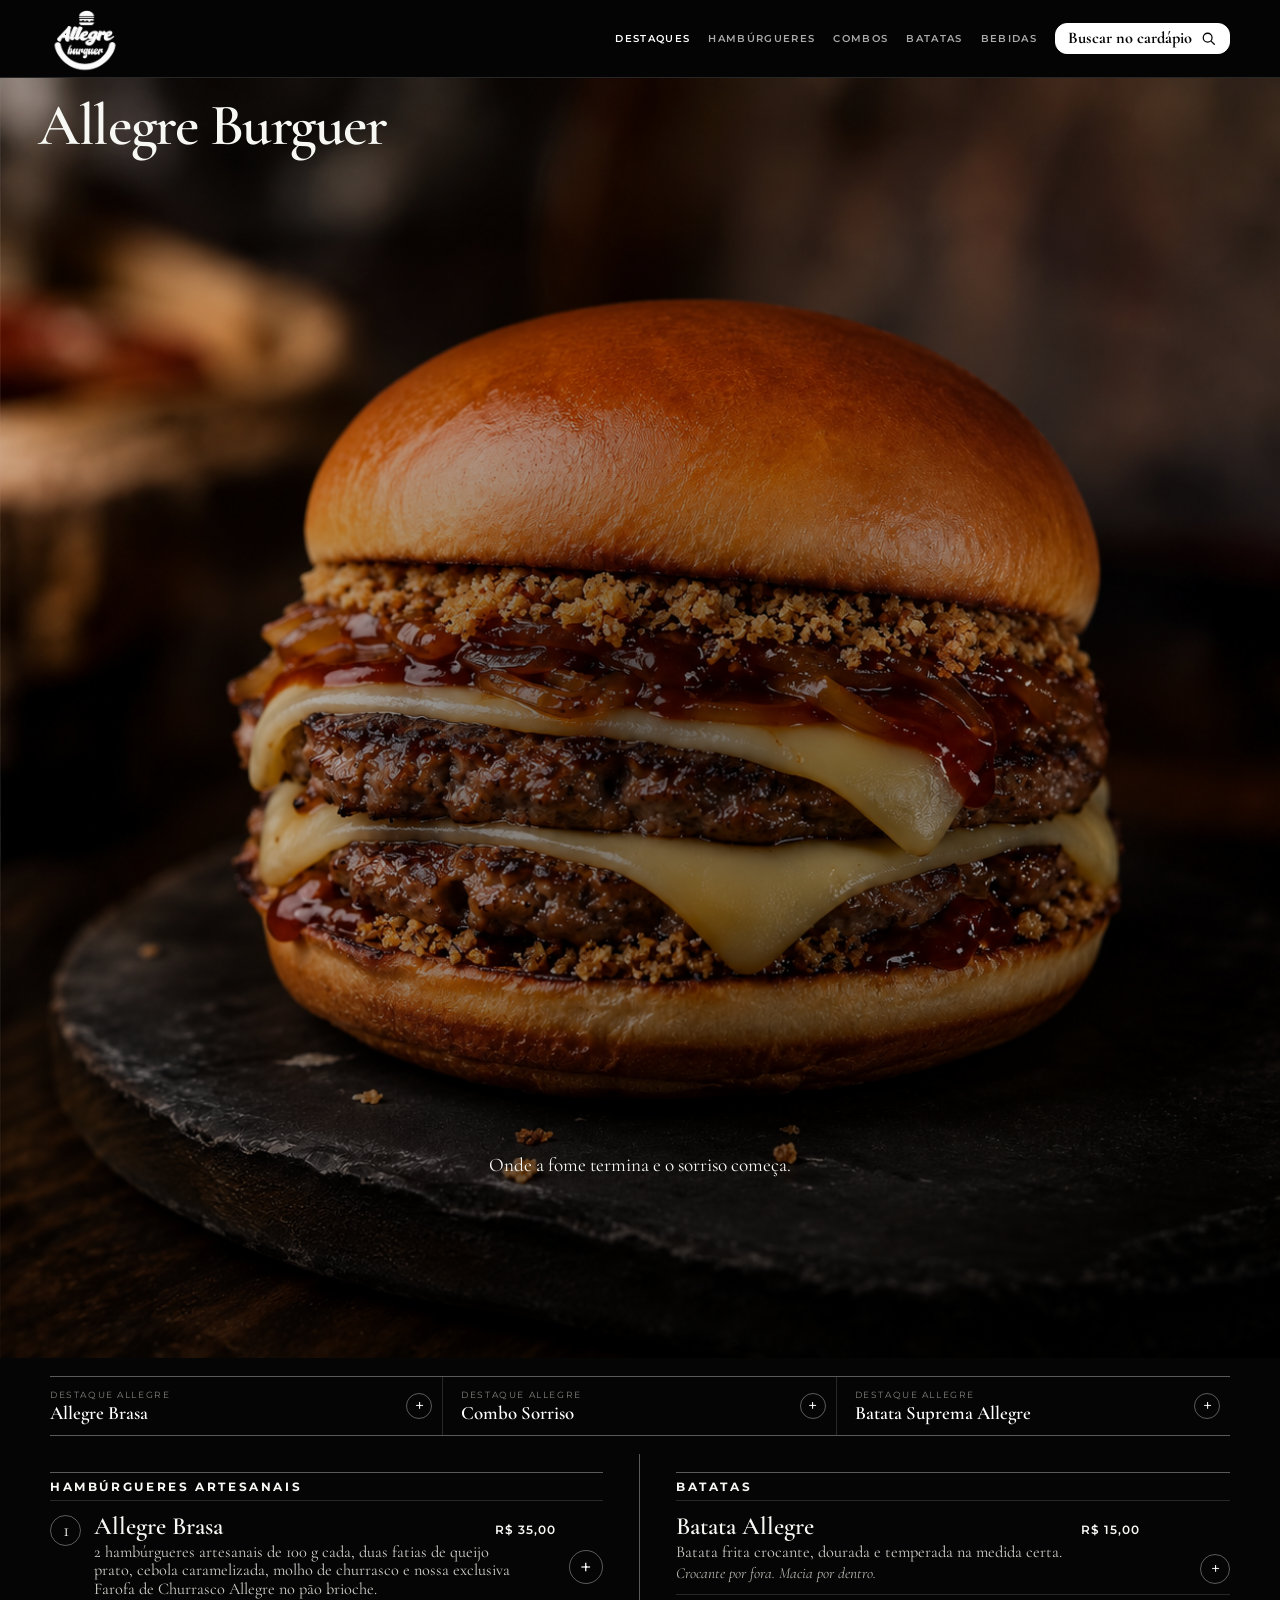
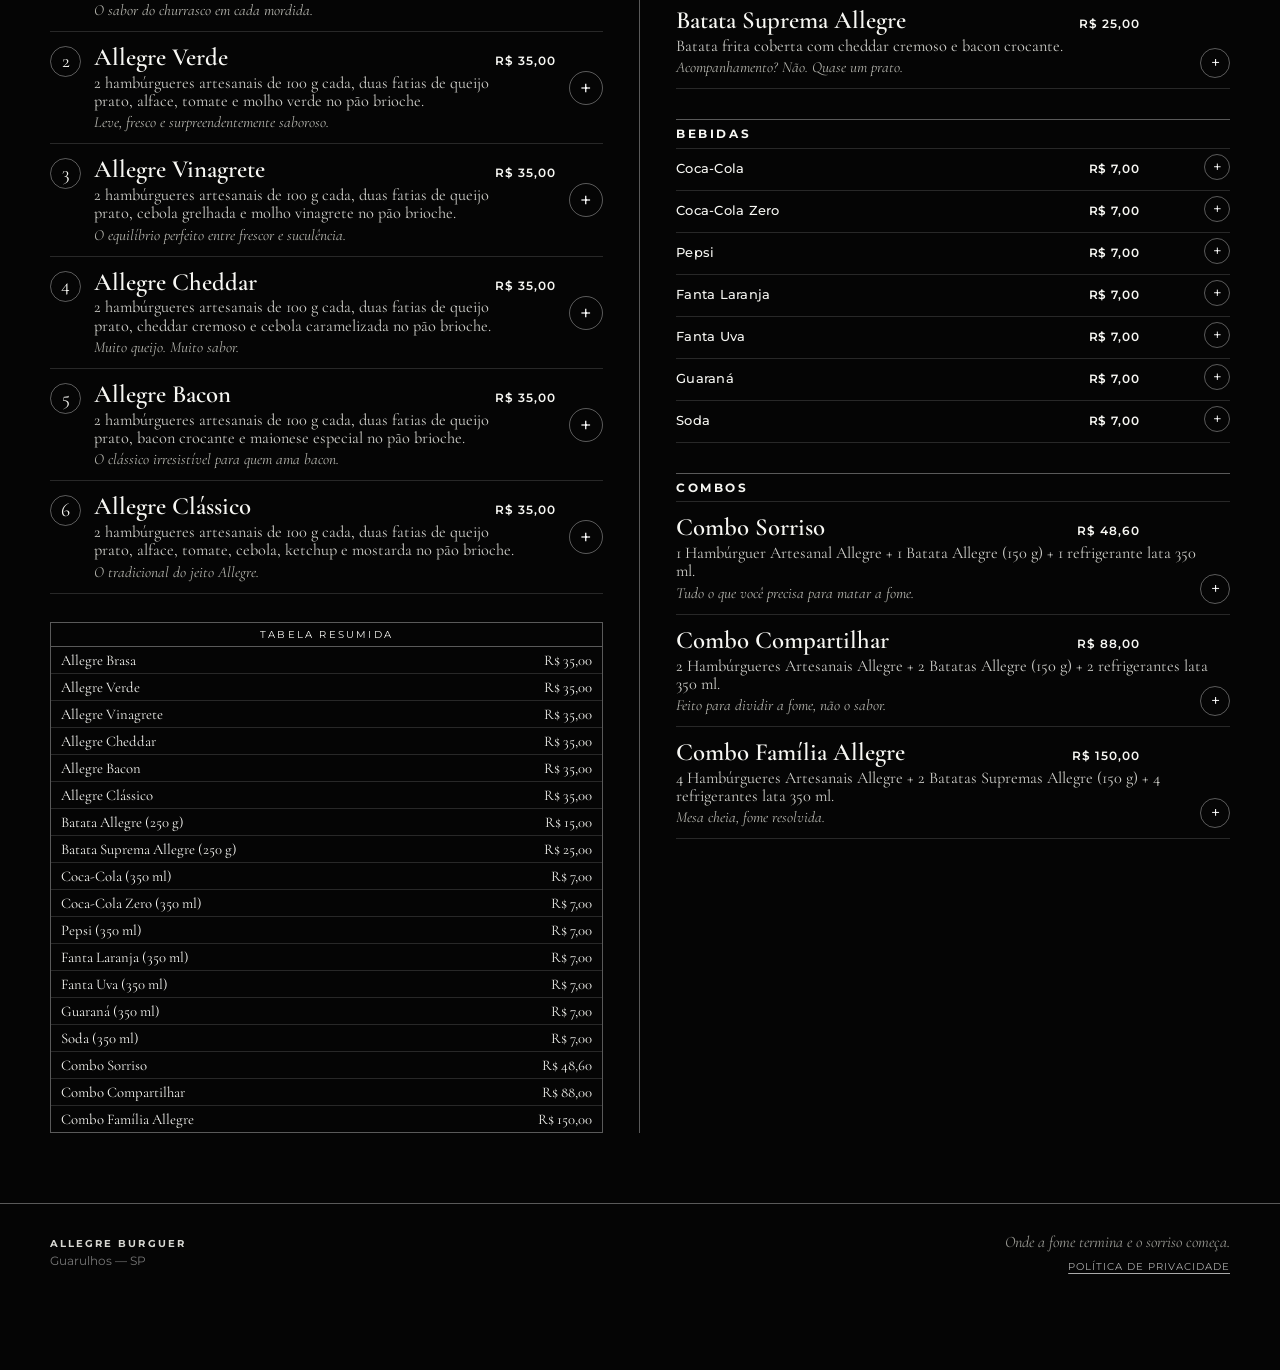
==== index.html @ 9e85c853 "Show floating bag only with items and animate product additions" ====
<!doctype html>
<html lang="pt-BR">
<head>
  <meta charset="utf-8" />
  <meta name="viewport" content="width=device-width,initial-scale=1,viewport-fit=cover" />
  <meta name="theme-color" content="#050505" />
  <meta name="description" content="Cardápio digital oficial Allegre Burguer. Pedido direto em Guarulhos." />
  <meta property="og:title" content="Allegre Burguer — Cardápio Oficial" />
  <meta property="og:description" content="Onde a fome termina e o sorriso começa." />
  <title>Allegre Burguer — Cardápio Oficial</title>

  <link rel="preconnect" href="https://fonts.googleapis.com">
  <link rel="preconnect" href="https://fonts.gstatic.com" crossorigin>
  <link href="https://fonts.googleapis.com/css2?family=Cormorant+Garamond:ital,wght@0,500;0,600;0,700;1,500&family=Montserrat:wght@400;500;600;700&display=swap" rel="stylesheet">
  <link rel="stylesheet" href="styles.css" />
</head>
<body>
  <header class="topbar">
    <div class="shell topbar__inner">
      <a class="header-brand" href="#top" aria-label="Allegre Burguer — voltar ao início">
        <img class="header-logo" src="assets/logo-allegre-branco.png" alt="Logo oficial Allegre Burguer" />
      </a>
      <nav id="nav" class="nav" aria-label="Categorias"></nav>
      <button id="openSearch" class="search-action" type="button" aria-expanded="false" aria-controls="searchPanel">
        <span>Buscar no cardápio</span>
        <svg aria-hidden="true" viewBox="0 0 24 24"><circle cx="10.8" cy="10.8" r="6.2"></circle><path d="m16 16 4.2 4.2"></path></svg>
      </button>
    </div>
    <div id="searchPanel" class="search-panel" hidden>
      <label class="search">
        <span class="sr-only">Buscar no cardápio</span>
        <input id="search" type="search" placeholder="Digite um produto ou ingrediente" autocomplete="off" />
      </label>
      <div id="resultCount" class="result-count"></div>
    </div>
  </header>

  <main id="top">
    <section class="masthead">
      <div class="masthead__grid">
        <figure class="masthead__burger">
          <img src="assets/brasa-capa.png" alt="Allegre Brasa" />
          <div class="masthead__copy">
            <h1>Allegre Burguer</h1>
          </div>
          <figcaption>Onde a fome termina e o sorriso começa.</figcaption>
        </figure>
      </div>
    </section>

    <div class="shell">
      <section class="menu">
        <div id="menuRoot"></div>
      </section>
    </div>
  </main>

  <footer class="footer">
    <div class="shell footer__inner">
      <div>
        <strong>ALLEGRE BURGUER</strong>
        <span>Guarulhos — SP</span>
      </div>
      <div class="footer__links">
        <p>Onde a fome termina e o sorriso começa.</p>
        <a href="politica-de-privacidade.html">Política de privacidade</a>
      </div>
    </div>
  </footer>

  <button id="openCart" class="cart-action cart-action--floating" type="button" aria-label="Abrir sacola" aria-hidden="true" tabindex="-1" hidden>
    <svg class="cart-action__icon" aria-hidden="true" viewBox="0 0 24 24"><path d="M5.5 8.5h13l-1 11h-11z"></path><path d="M9 9V7a3 3 0 0 1 6 0v2"></path></svg>
    <span class="cart-action__label">Sacola</span>
    <b id="cartCount" class="cart-action__count">0</b>
  </button>

  <div id="modalBackdrop" class="backdrop" hidden></div>

  <section id="productModal" class="sheet sheet--product" aria-modal="true" role="dialog" hidden>
    <div class="sheet__head">
      <div>
        <span class="kicker">PERSONALIZE SEU PEDIDO</span>
        <h2 id="modalTitle"></h2>
      </div>
      <button class="round" data-close="product" aria-label="Fechar">×</button>
    </div>
    <div id="modalBody" class="sheet__body"></div>
    <div class="sheet__foot">
      <div><small>TOTAL</small><strong id="modalTotal">R$ 0,00</strong></div>
      <button id="modalAdd" class="button button--light" type="button">ADICIONAR À SACOLA</button>
    </div>
  </section>

  <section id="cartDrawer" class="sheet sheet--cart" aria-modal="true" role="dialog" hidden>
    <div class="sheet__head">
      <div><span class="kicker">PEDIDO DIRETO</span><h2>Sua sacola</h2></div>
      <button class="round" data-close="cart" aria-label="Fechar">×</button>
    </div>
    <div id="cartBody" class="sheet__body"></div>
    <div class="sheet__foot sheet__foot--stack">
      <div class="total-row"><span>TOTAL DOS ITENS</span><strong id="cartTotal">R$ 0,00</strong></div>
      <button id="goCheckout" class="button button--light button--full" type="button">CONTINUAR</button>
    </div>
  </section>

  <section id="checkoutDrawer" class="sheet sheet--checkout" aria-modal="true" role="dialog" hidden>
    <div class="sheet__head">
      <div><span class="kicker">ÚLTIMO PASSO</span><h2>Finalizar pedido</h2></div>
      <button class="round" data-close="checkout" aria-label="Fechar">×</button>
    </div>
    <div class="sheet__body">
      <div class="segmented">
        <button id="modeDelivery" class="active" type="button">ENTREGA</button>
        <button id="modePickup" type="button">RETIRADA</button>
      </div>

      <form id="checkoutForm" class="form" novalidate>
        <label><span>NOME</span><input name="name" autocomplete="name" required placeholder="Seu nome" /></label>
        <label><span>WHATSAPP</span><input name="phone" inputmode="tel" autocomplete="tel" required placeholder="(11) 99999-9999" /></label>

        <div id="deliveryFields" class="form__group">
          <label><span>CEP</span><input name="cep" inputmode="numeric" autocomplete="postal-code" placeholder="00000-000" /></label>
          <div class="form__row">
            <label><span>ENDEREÇO</span><input name="address" autocomplete="street-address" placeholder="Rua / avenida" /></label>
            <label class="small"><span>Nº</span><input name="number" placeholder="123" /></label>
          </div>
          <div class="form__row">
            <label><span>BAIRRO</span><input name="district" placeholder="Bairro" /></label>
            <label><span>COMPLEMENTO</span><input name="complement" placeholder="Apto, bloco..." /></label>
          </div>
          <p class="hint">A taxa de entrega será confirmada conforme o endereço.</p>
        </div>

        <label>
          <span>PAGAMENTO</span>
          <select name="payment">
            <option>Pix</option>
            <option>Cartão na entrega</option>
            <option>Dinheiro</option>
          </select>
        </label>

        <label><span>OBSERVAÇÕES</span><textarea name="notes" rows="3" placeholder="Alguma observação geral do pedido?"></textarea></label>

        <label class="consent">
          <input name="consent" type="checkbox" required />
          <span>Autorizo o uso destes dados somente para atendimento e gestão deste pedido.</span>
        </label>

        <button class="button button--light button--full" type="submit">ENVIAR PEDIDO NO WHATSAPP</button>
      </form>

      <div id="orderPayloadPreview" class="payload-preview" hidden></div>
    </div>
  </section>

  <div id="toast" class="toast" role="status" aria-live="polite"></div>

  <script src="app.js" defer></script>
</body>
</html>
---- styles.css ----
:root{
  --bg:#050505;
  --panel:#0b0b0b;
  --panel2:#111;
  --text:#f7f7f3;
  --muted:#b6b6b0;
  --dim:#7d7d79;
  --line:rgba(255,255,255,.34);
  --line-soft:rgba(255,255,255,.14);
  --serif:"Cormorant Garamond",Georgia,serif;
  --sans:"Montserrat",Arial,sans-serif;
  --max:1180px;
  --shadow:0 30px 90px rgba(0,0,0,.6);
}

*{box-sizing:border-box}
html{scroll-behavior:smooth}
body{
  margin:0;
  background:var(--bg);
  color:var(--text);
  font-family:var(--sans);
  -webkit-font-smoothing:antialiased;
  overflow-x:hidden;
}
body.lock{overflow:hidden}
button:focus-visible,a:focus-visible,input:focus-visible,select:focus-visible,textarea:focus-visible{outline:2px solid #fff;outline-offset:3px}
button,input,select,textarea{font:inherit}
button{cursor:pointer}
a{color:inherit;text-decoration:none}
img{max-width:100%;display:block}
.shell{width:min(calc(100% - 40px),var(--max));margin-inline:auto}
.legal{max-width:760px;padding:72px 0 110px}
.legal h1{margin:8px 0 24px;font-family:var(--serif);font-size:clamp(3rem,8vw,5rem);font-weight:600;line-height:.95}
.legal__content{border-top:1px solid var(--line);border-bottom:1px solid var(--line);margin-bottom:28px;padding:16px 0;color:#d0d0ca;font-family:var(--serif);font-size:1.2rem;line-height:1.3}
.legal__back{display:inline-block;margin-bottom:42px;color:#b6b6b0;font-size:.65rem;letter-spacing:.15em;text-transform:uppercase}

.topbar{
  position:sticky;top:0;z-index:60;
  background:rgba(5,5,5,.93);
  border-bottom:1px solid var(--line-soft);
  backdrop-filter:blur(14px);
}
.topbar__inner{
  min-height:clamp(68px,6vw,78px);display:flex;align-items:center;gap:clamp(10px,1.7vw,18px);
}
.header-brand{
  display:flex;align-items:center;flex:0 0 auto;
}
.header-logo{
  display:block;width:auto;height:clamp(56px,5.5vw,70px);max-width:100%;object-fit:contain;
}
.nav{
  margin-left:auto;display:flex;align-items:center;gap:18px;overflow:auto;scrollbar-width:none;
}
.nav::-webkit-scrollbar{display:none}
.nav button{
  border:0;background:transparent;color:#aaa;padding:4px 0;
  font-size:.64rem;font-weight:600;letter-spacing:.13em;text-transform:uppercase;white-space:nowrap;
}
.nav button:hover,.nav button.active{color:#fff}
.search-action{
  display:flex;align-items:center;gap:8px;border:1px solid #fff;background:#fff;color:#050505;
  border-radius:12px;padding:5.95px 12px;font-family:var(--serif);font-size:1.02rem;font-weight:700;line-height:1;
}
.search-action svg{width:17px;height:17px;fill:none;stroke:currentColor;stroke-width:1.8;stroke-linecap:round}
.search-panel{
  position:absolute;z-index:70;right:max(20px,calc((100% - var(--max))/2));top:100%;
  width:min(430px,calc(100% - 40px));padding:14px 16px 12px;
  border:1px solid var(--line-soft);background:#080808;box-shadow:var(--shadow);
}
.search-panel[hidden]{display:none}
.sr-only{position:absolute;width:1px;height:1px;padding:0;margin:-1px;overflow:hidden;clip:rect(0,0,0,0);white-space:nowrap;border:0}
.cart-action{
  display:flex;align-items:center;justify-content:flex-start;gap:8px;
  border:1px solid #fff;background:#fff;color:#050505;border-radius:12px;
  padding:7px 12px;font-family:var(--serif);font-size:1.02rem;letter-spacing:0;font-weight:700;
}
.cart-action__icon{width:18px;height:18px;fill:none;stroke:currentColor;stroke-width:1.8;stroke-linejoin:round;stroke-linecap:round}
.cart-action__label{display:block;line-height:1;white-space:nowrap}
.cart-action__count{color:#050505;font-family:var(--sans);font-size:.84rem;font-weight:800;line-height:1}
.cart-action--floating{
  position:fixed;z-index:75;right:24px;bottom:24px;box-shadow:0 16px 40px rgba(0,0,0,.38);
  opacity:0;pointer-events:none;transform:translateY(12px) scale(.96);
  transition:opacity .22s ease,transform .22s ease;
}
.cart-action--floating.is-visible{opacity:1;pointer-events:auto;transform:translateY(0) scale(1)}
.cart-action[hidden]{display:none}
.cart-action--floating{min-height:48px;bottom:calc(24px + env(safe-area-inset-bottom,0px))}
.cart-action__count{display:inline-block;min-width:20px;text-align:center}
.cart-fly{position:fixed;z-index:220;display:grid;place-items:center;width:64px;height:64px;border:2px solid #fff;border-radius:50%;background:#fff;color:#050505;box-shadow:0 0 24px #ffffff80;font-family:var(--sans);font-size:1rem;font-weight:800;pointer-events:none;transform:translate(-50%,-50%)}
.cart-fly img{width:100%;height:100%;object-fit:cover;border-radius:inherit;grid-area:1/1}
.cart-fly span{grid-area:1/1;z-index:1;background:#fff;border-radius:20px;padding:3px 6px;align-self:end;justify-self:end}
@media(prefers-reduced-motion:reduce){.cart-action--floating{transition:none}}

.masthead{padding:0}
.masthead__grid{
  width:100%;
}
.masthead__copy{
  position:absolute;z-index:2;inset:0;
}
.masthead__copy h1{
  position:absolute;left:clamp(30px,3vw,48px);top:clamp(14px,1.6vw,20px);transform:none;
  width:min(760px,calc(100% - 44px));margin:0;text-align:left;
  font-family:var(--serif);
  font-weight:600;
  font-size:clamp(2.6rem,4.6vw,4.1rem);
  line-height:.95;
  letter-spacing:-.025em;
}
.masthead__burger{
  margin:0;
  position:relative;
  overflow:hidden;
}
.masthead__burger:before{
  content:"";position:absolute;inset:0;z-index:1;
  background:radial-gradient(circle at center,rgba(0,0,0,.56),rgba(0,0,0,.12) 62%),
             linear-gradient(0deg,rgba(0,0,0,.68) 0%,transparent 35%);
}
.masthead__burger img,.masthead__burger video{
  width:100%;height:auto;min-height:0;object-fit:contain;
}
.masthead__burger figcaption{
  position:absolute;z-index:2;left:50%;top:84%;bottom:auto;transform:translateX(-50%);text-align:center;
  width:calc(100% - 44px);
  color:#f7f7f3;font-family:var(--serif);font-size:clamp(1rem,1.6vw,1.2rem);
}

.search{width:min(430px,100%)}
.search input{
  width:100%;background:transparent;border:0;border-bottom:1px solid var(--line);
  color:#fff;outline:none;padding:7px 0 8px;
  font-family:var(--serif);font-size:1.12rem;
}
.search input::placeholder{color:#676762}
.result-count{font-size:.65rem;letter-spacing:.12em;color:#777;text-transform:uppercase}

.menu{padding:18px 0 70px}
.menu-board{
  display:grid;
  grid-template-columns:1fr 1fr;
  gap:0;
}
.menu-column{min-width:0}
.menu-column--left{padding-right:36px;border-right:1px solid var(--line)}
.menu-column--right{padding-left:36px}

.menu-section{
  padding:18px 0 8px;
  scroll-margin-top:72px;
}
.menu-section + .menu-section{margin-top:4px}
.section-head{
  border-top:1px solid var(--line);
  border-bottom:1px solid var(--line-soft);
  padding:8px 0 7px;
  margin-bottom:0;
}
.section-head h2{
  margin:0;
  font-family:var(--sans);
  font-size:.78rem;
  line-height:1;
  font-weight:700;
  letter-spacing:.21em;
  text-transform:uppercase;
}
.section-head p,.section-head .result-count{display:none}

.menu-list{display:block}
.product-row{
  position:relative;
  display:grid;
  grid-template-columns:auto 1fr auto;
  gap:13px;
  padding:13px 0 12px;
  border-bottom:1px solid var(--line-soft);
  align-items:start;
}
.product-row__number{
  width:31px;height:31px;border:1px solid var(--line);
  border-radius:50%;display:grid;place-items:center;
  font-family:var(--serif);font-size:1.22rem;line-height:1;
  margin-top:1px;
}
.product-row__main{min-width:0}
.product-row__titleline{
  display:flex;align-items:baseline;gap:10px;justify-content:space-between;
}
.product-row h3{
  margin:0;
  font-family:var(--serif);
  font-weight:600;
  font-size:1.55rem;
  line-height:1;
}
.product-row__price{
  font-size:.75rem;
  letter-spacing:.08em;
  font-weight:600;
  white-space:nowrap;
  margin-left:auto;
}
.product-row__desc{
  color:#d0d0cb;
  font-family:var(--serif);
  font-size:1.02rem;
  line-height:1.12;
  margin:4px 0 0;
  max-width:94%;
}
.product-row__short{
  color:#b4b4ad;
  font-family:var(--serif);
  font-style:italic;
  font-size:.96rem;
  margin:3px 0 0;
}
.product-row__action{
  align-self:center;
  width:34px;height:34px;
  border:1px solid var(--line);
  background:transparent;color:#fff;
  border-radius:50%;
  font-size:1.25rem;line-height:1;
  display:grid;place-items:center;
  transition:.18s ease;
}
.product-row__action:hover{background:#fff;color:#050505}

.product-row--simple{
  grid-template-columns:1fr auto;
  gap:14px;
}
.product-row--simple .product-row__desc{max-width:100%}
.product-row--simple .product-row__action{
  position:absolute;right:0;bottom:10px;width:30px;height:30px;font-size:1rem;
}
.product-row--simple .product-row__titleline{padding-right:42px}
.product-row--simple .product-row__price{padding-right:34px}

.product-row--drink{
  min-height:42px;
  padding:8px 0;
  align-items:center;
}
.product-row--drink h3{
  font-family:var(--sans);font-size:.82rem;font-weight:500;letter-spacing:.02em;
}
.product-row--drink .product-row__price{font-size:.72rem}
.product-row--drink .product-row__action{width:26px;height:26px;font-size:.92rem}

.spotlight{
  grid-column:1/-1;
  border-top:1px solid var(--line);
  border-bottom:1px solid var(--line);
  display:grid;
  grid-template-columns:repeat(3,1fr);
  margin-bottom:18px;
}
.spotlight__item{
  position:relative;
  padding:12px 38px 11px 0;
  border-right:1px solid var(--line-soft);
  background:transparent;color:#fff;text-align:left;
  border-top:0;border-bottom:0;border-left:0;
}
.spotlight__item + .spotlight__item{padding-left:18px}
.spotlight__item:last-child{border-right:0}
.spotlight__item span{
  display:block;font-size:.55rem;letter-spacing:.18em;color:#83837f;margin-bottom:2px;
}
.spotlight__item strong{
  font-family:var(--serif);font-size:1.18rem;font-weight:600;
}
.spotlight__item em{
  position:absolute;right:10px;top:50%;transform:translateY(-50%);
  width:26px;height:26px;border:1px solid var(--line);border-radius:50%;
  display:grid;place-items:center;font-style:normal;
}

.price-summary{
  margin-top:20px;
  border:1px solid var(--line);
}
.price-summary__title{
  border-bottom:1px solid var(--line);
  text-align:center;
  font-size:.63rem;
  letter-spacing:.22em;
  padding:5px 8px;
}
.price-summary__row{
  display:grid;grid-template-columns:1fr auto;
  padding:4px 10px;
  font-family:var(--serif);
  font-size:.92rem;
  border-bottom:1px solid var(--line-soft);
}
.price-summary__row:last-child{border-bottom:0}

.footer{
  border-top:1px solid var(--line);
  padding:28px 0 96px;
  color:#777;
}
.footer__inner{
  display:flex;align-items:center;justify-content:space-between;gap:24px;
}
.footer strong{
  display:block;color:#d7d7d2;font-size:.64rem;letter-spacing:.2em;
}
.footer span{font-size:.72rem}
.footer p{
  margin:0;font-family:var(--serif);font-style:italic;font-size:1rem;color:#9a9a94;
}
.footer__links{text-align:right}
.footer__links a{display:inline-block;margin-top:8px;color:#aaa;font-size:.62rem;letter-spacing:.1em;text-transform:uppercase;text-decoration:underline;text-underline-offset:3px}

/* Componentes funcionais: modal, sacola e checkout */
.backdrop{
  position:fixed;inset:0;background:rgba(0,0,0,.75);
  z-index:90;backdrop-filter:blur(3px);
}
.sheet{
  position:fixed;z-index:100;background:#080808;
  border:1px solid var(--line-soft);box-shadow:var(--shadow);
  display:flex;flex-direction:column;
}
.sheet[hidden],.backdrop[hidden]{display:none}
.sheet--product{
  left:50%;top:50%;transform:translate(-50%,-50%);
  width:min(720px,calc(100% - 24px));
  max-height:min(860px,calc(100dvh - 28px));
}
.sheet--cart,.sheet--checkout{
  right:0;top:0;width:min(520px,100%);height:100dvh;
  border-top:0;border-bottom:0;border-right:0;
}
.sheet__head{
  display:flex;justify-content:space-between;gap:20px;
  padding:18px 20px;border-bottom:1px solid var(--line);align-items:center;
}
.kicker{
  font-size:.58rem;text-transform:uppercase;letter-spacing:.2em;color:#8f8f89;
}
.sheet__head h2{
  font-family:var(--serif);font-size:2rem;margin:2px 0 0;font-weight:600;
}
.round{
  width:38px;height:38px;border-radius:50%;
  background:transparent;border:1px solid var(--line);color:#fff;font-size:1.35rem;
}
.sheet__body{padding:20px;overflow:auto;flex:1}
.sheet__foot{
  border-top:1px solid var(--line);padding:15px 20px;
  display:flex;justify-content:space-between;align-items:center;gap:18px;background:#080808;
}
.sheet__foot small{display:block;color:#777;font-size:.58rem;letter-spacing:.15em}
.sheet__foot strong{font-family:var(--serif);font-size:1.35rem}
.sheet__foot--stack{display:block}

.button{
  border:1px solid var(--line);padding:12px 17px;
  font-size:.65rem;letter-spacing:.12em;font-weight:700;
  background:transparent;color:#fff;
}
.button--light{background:#fff;color:#050505;border-color:#fff}
.button--full{width:100%}

.modal-photo{
  overflow:hidden;aspect-ratio:16/8;background:#111;margin-bottom:18px;
}
.modal-photo img{width:100%;height:100%;object-fit:cover}
.modal-desc{
  color:#d0d0ca;line-height:1.25;font-family:var(--serif);font-size:1.08rem;
}
.option-group{padding:17px 0;border-top:1px solid var(--line-soft)}
.option-group h3{
  font-family:var(--sans);font-size:.7rem;letter-spacing:.14em;
  text-transform:uppercase;margin:0 0 5px;
}
.option-group small{color:#777}
.choice-list{display:grid;gap:7px;margin-top:11px}
.choice{
  display:flex;align-items:center;justify-content:space-between;gap:12px;
  border-bottom:1px solid var(--line-soft);padding:9px 0;background:transparent;
}
.choice label{display:flex;align-items:center;gap:10px;flex:1}
.choice input{accent-color:#fff}
.combo-slot{
  border-bottom:1px solid var(--line-soft);padding:11px 0;margin-top:0;
}
.combo-slot select{
  width:100%;margin-top:7px;background:#0f0f0f;color:#fff;
  border:1px solid var(--line);padding:10px;
}
.qty-row{display:flex;align-items:center;gap:8px}
.qty-row button{
  width:30px;height:30px;border-radius:50%;
  border:1px solid var(--line);background:transparent;color:#fff;
}
.cart-line{
  display:grid;grid-template-columns:1fr auto;gap:12px;
  padding:14px 0;border-bottom:1px solid var(--line-soft);
}
.cart-line__meta{color:#777;font-size:.78rem;line-height:1.4;margin-top:5px}
.cross{margin-top:20px;border-top:1px solid var(--line);padding-top:18px}
.cross h3{font-family:var(--serif);font-size:1.35rem;margin:0 0 4px}
.cross p{color:#777;margin:0 0 11px;font-size:.8rem}
.cross__grid{display:grid;grid-template-columns:1fr 1fr;gap:7px}
.cross__grid button{
  text-align:left;border:1px solid var(--line-soft);
  background:#0d0d0d;color:#fff;padding:10px;
}
.cross__grid span{color:#888}
.total-row{display:flex;justify-content:space-between;font-size:.9rem;margin-bottom:11px}
.segmented{display:grid;grid-template-columns:1fr 1fr;gap:7px;margin-bottom:18px}
.segmented button{
  padding:11px;border:1px solid var(--line);background:#0d0d0d;color:#fff;
  font-size:.65rem;letter-spacing:.12em;
}
.segmented button.active{background:#fff;color:#050505}
.form{display:grid;gap:14px}
.form label>span{
  display:block;color:#898984;font-size:.6rem;letter-spacing:.12em;margin-bottom:6px;
}
.form input,.form select,.form textarea{
  width:100%;border:1px solid var(--line-soft);background:#0d0d0d;color:#fff;
  padding:12px;outline:none;
}
.form input:focus,.form select:focus,.form textarea:focus{border-color:var(--line)}
.form__group{display:grid;gap:14px}
.form__row{display:grid;grid-template-columns:1fr 1fr;gap:10px}
.form__row .small{max-width:100px}
.hint{color:#666;font-size:.74rem;line-height:1.4;margin:0}
.consent{display:flex!important;gap:9px;align-items:flex-start}
.consent input{width:auto;margin-top:3px}
.consent span{margin:0!important;line-height:1.4}
.payload-preview{
  margin-top:16px;border:1px solid var(--line-soft);padding:12px;
  color:#777;font-size:.75rem;white-space:pre-wrap;
}
.toast{
  position:fixed;left:50%;bottom:24px;transform:translate(-50%,18px);
  z-index:200;background:#fff;color:#050505;padding:10px 14px;
  font-size:.68rem;font-weight:700;letter-spacing:.06em;
  opacity:0;pointer-events:none;transition:.2s;
}
.toast.show{opacity:1;transform:translate(-50%,0)}

@media(max-width:900px){
  .nav{display:none}
  .menu-column--left{padding-right:22px}
  .menu-column--right{padding-left:22px}
}
@media(max-width:680px){
  .shell{width:min(calc(100% - 22px),var(--max))}
  .topbar__inner{min-height:64px;gap:10px}
  .header-logo{height:54px;width:auto}
  .search-action{margin-left:auto;font-size:1rem}
  .cart-action--floating{right:14px;bottom:calc(14px + env(safe-area-inset-bottom,0px))}
  .masthead__grid,.masthead__burger{min-height:0}
  .masthead__burger img,.masthead__burger video{min-height:0;height:auto}
  .masthead__copy{inset:0;width:auto}
  .masthead__copy h1{left:28px;top:14px;width:calc(100% - 46px);font-size:clamp(2.25rem,10vw,3.1rem)}
  .masthead__burger figcaption{top:84%;width:calc(100% - 36px)}
  .masthead__burger:before{
    background:radial-gradient(circle at center,rgba(0,0,0,.55),rgba(0,0,0,.1) 65%),
               linear-gradient(0deg,rgba(0,0,0,.68),transparent 38%);
  }
  .result-count{align-self:flex-end}
  .menu-board{grid-template-columns:1fr}
  .menu-column--left{padding-right:0;border-right:0}
  .menu-column--right{padding-left:0}
  .spotlight{grid-template-columns:1fr;margin-bottom:8px}
  .spotlight__item{
    border-right:0;border-bottom:1px solid var(--line-soft);padding:10px 38px 9px 0;
  }
  .spotlight__item + .spotlight__item{padding-left:0}
  .spotlight__item:last-child{border-bottom:0}
  .product-row h3{font-size:1.45rem}
  .product-row__desc{font-size:1rem}
  .price-summary{display:none}
  .footer__inner{align-items:flex-start;flex-direction:column}
  .footer p{margin-top:0}.footer__links{text-align:left}
  .sheet--product{
    width:100%;max-height:92dvh;left:0;top:auto;bottom:0;
    transform:none;border-left:0;border-right:0;border-bottom:0;
  }
  .sheet--cart,.sheet--checkout{width:100%}
  .cross__grid{grid-template-columns:1fr}
  .form__row{grid-template-columns:1fr}
  .form__row .small{max-width:none}
}
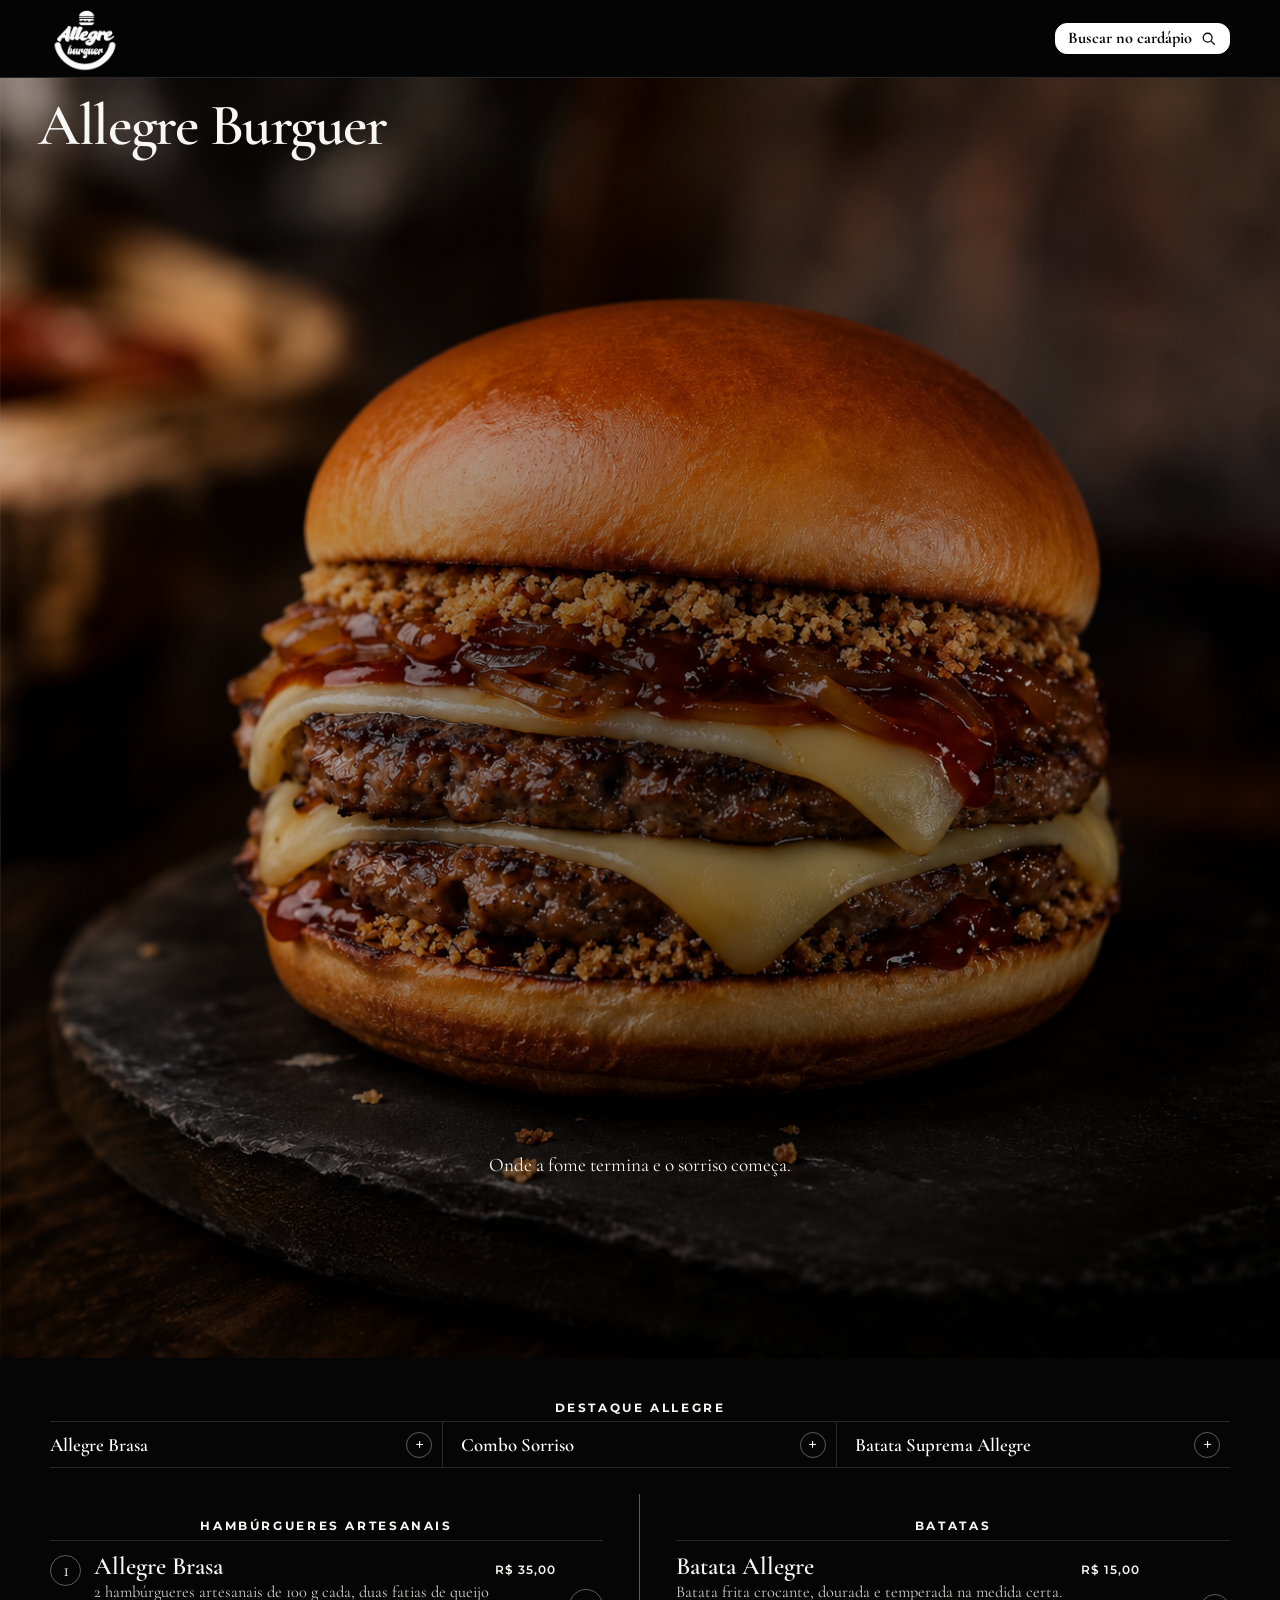
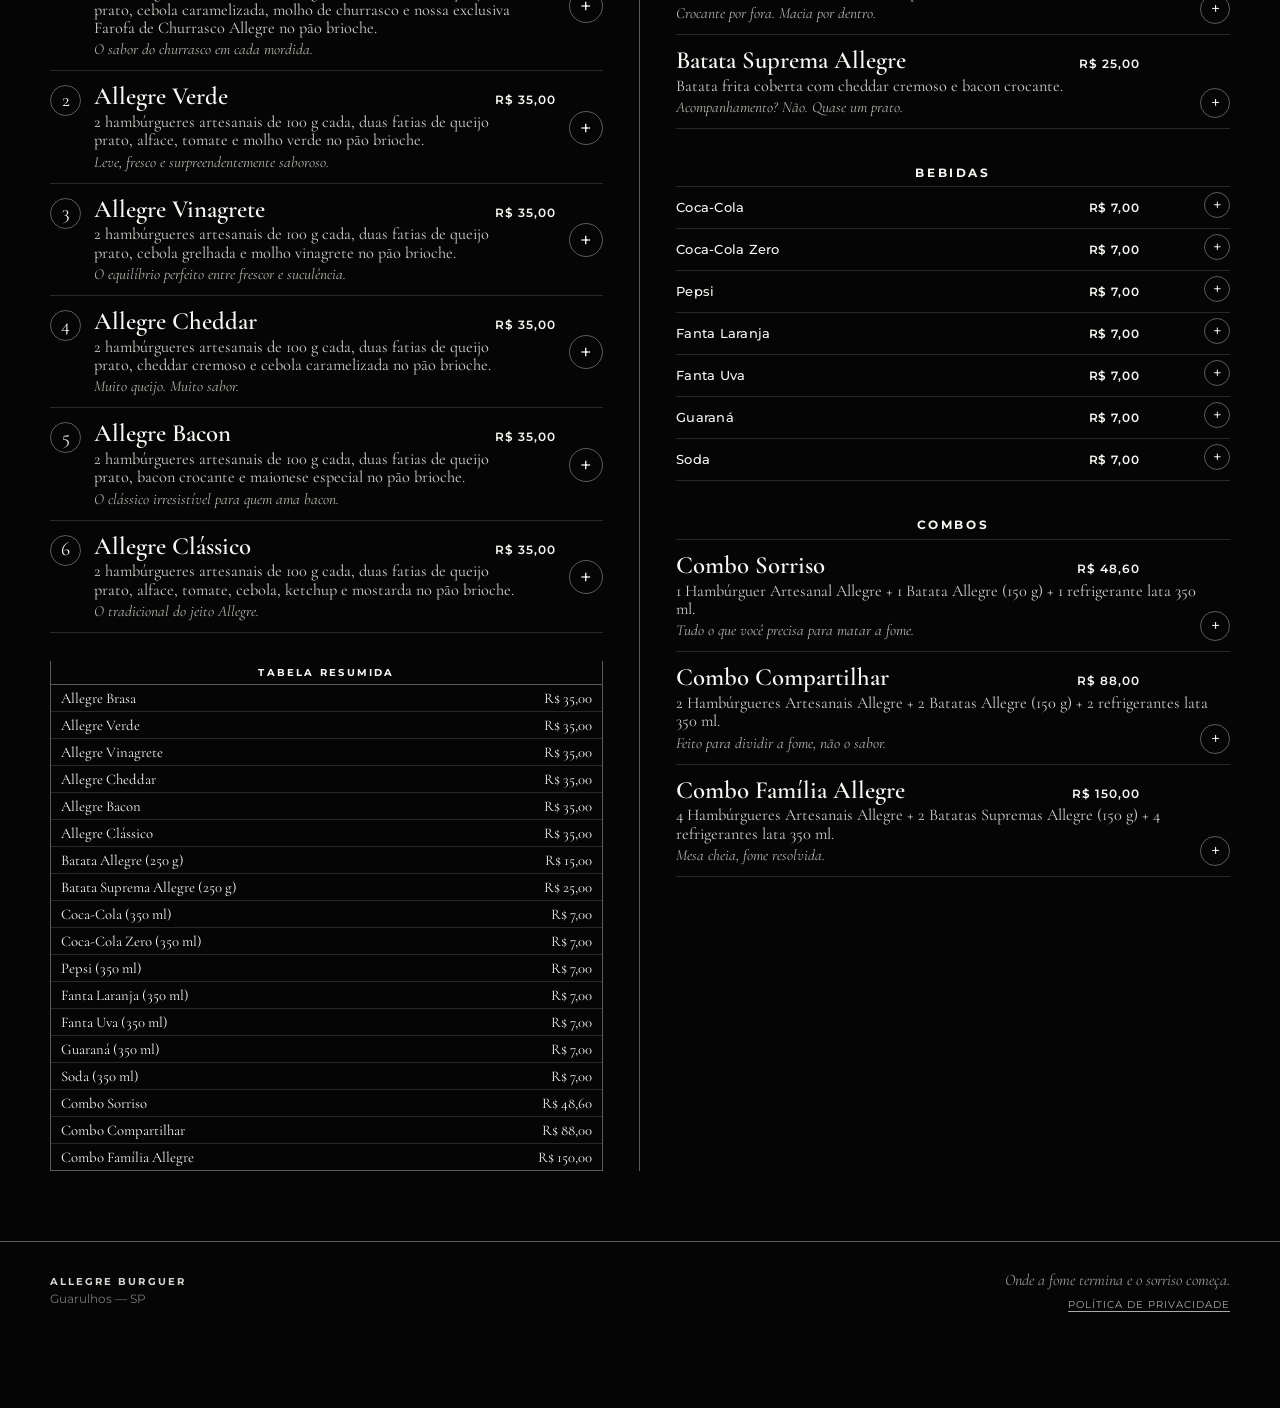
==== commit a30c689a: "Add sticky category navigation with scroll tracking below header" ====
--- a/index.html
+++ b/index.html
@@ -20,12 +20,12 @@
       <a class="header-brand" href="#top" aria-label="Allegre Burguer — voltar ao início">
         <img class="header-logo" src="assets/logo-allegre-branco.png" alt="Logo oficial Allegre Burguer" />
       </a>
-      <nav id="nav" class="nav" aria-label="Categorias"></nav>
       <button id="openSearch" class="search-action" type="button" aria-expanded="false" aria-controls="searchPanel">
         <span>Buscar no cardápio</span>
         <svg aria-hidden="true" viewBox="0 0 24 24"><circle cx="10.8" cy="10.8" r="6.2"></circle><path d="m16 16 4.2 4.2"></path></svg>
       </button>
     </div>
+    <nav id="nav" class="category-trail" aria-label="Categorias do cardápio" aria-hidden="true" inert></nav>
     <div id="searchPanel" class="search-panel" hidden>
       <label class="search">
         <span class="sr-only">Buscar no cardápio</span>
--- a/styles.css
+++ b/styles.css
@@ -50,20 +50,32 @@
 .header-logo{
   display:block;width:auto;height:clamp(56px,5.5vw,70px);max-width:100%;object-fit:contain;
 }
-.nav{
-  margin-left:auto;display:flex;align-items:center;gap:18px;overflow:auto;scrollbar-width:none;
-}
-.nav::-webkit-scrollbar{display:none}
-.nav button{
-  border:0;background:transparent;color:#aaa;padding:4px 0;
-  font-size:.64rem;font-weight:600;letter-spacing:.13em;text-transform:uppercase;white-space:nowrap;
-}
-.nav button:hover,.nav button.active{color:#fff}
+.category-trail{
+  position:absolute;top:100%;left:0;width:100%;height:48px;
+  display:flex;align-items:stretch;gap:22px;padding-inline:max(16px,calc((100% - var(--max))/2));
+  overflow-x:auto;scrollbar-width:none;background:rgba(5,5,5,.97);border-bottom:1px solid var(--line-soft);
+  opacity:0;visibility:hidden;pointer-events:none;transform:translateY(-8px);
+  transition:opacity .22s ease,transform .22s ease,visibility .22s;
+}
+.category-trail::-webkit-scrollbar{display:none}
+.category-trail.is-visible{opacity:1;visibility:visible;pointer-events:auto;transform:translateY(0)}
+.category-trail button{
+  flex-shrink:0;border:0;border-bottom:2px solid transparent;padding:0 2px;background:transparent;color:#92928c;
+  font-size:.64rem;font-weight:600;letter-spacing:.08em;white-space:nowrap;
+  transition:color .22s ease,border-color .22s ease;
+}
+.category-trail button:hover,.category-trail button.active{color:#fff}
+.category-trail button.active{border-bottom-color:#fff}
+.category-trail button:focus-visible{outline-offset:-4px}
+@media(prefers-reduced-motion:reduce){.category-trail,.category-trail button{transition:none}}
 .search-action{
-  display:flex;align-items:center;gap:8px;border:1px solid #fff;background:#fff;color:#050505;
+  margin-left:auto;
+  --search-expansion:1;
+  display:flex;align-items:center;flex-shrink:0;gap:calc(8px * var(--search-expansion));border:1px solid #fff;background:#fff;color:#050505;
   border-radius:12px;padding:5.95px 12px;font-family:var(--serif);font-size:1.02rem;font-weight:700;line-height:1;
 }
-.search-action svg{width:17px;height:17px;fill:none;stroke:currentColor;stroke-width:1.8;stroke-linecap:round}
+.search-action span{display:block;white-space:nowrap;overflow:hidden;max-width:calc(var(--search-label-width,140px) * var(--search-expansion));opacity:var(--search-expansion)}
+.search-action svg{flex-shrink:0;width:17px;height:17px;fill:none;stroke:currentColor;stroke-width:1.8;stroke-linecap:round}
 .search-panel{
   position:absolute;z-index:70;right:max(20px,calc((100% - var(--max))/2));top:100%;
   width:min(430px,calc(100% - 40px));padding:14px 16px 12px;
@@ -149,11 +161,11 @@
 
 .menu-section{
   padding:18px 0 8px;
-  scroll-margin-top:72px;
+  scroll-margin-top:var(--menu-scroll-offset,132px);
 }
 .menu-section + .menu-section{margin-top:4px}
 .section-head{
-  border-top:1px solid var(--line);
+  text-align:center;
   border-bottom:1px solid var(--line-soft);
   padding:8px 0 7px;
   margin-bottom:0;
@@ -254,8 +266,7 @@
 
 .spotlight{
   grid-column:1/-1;
-  border-top:1px solid var(--line);
-  border-bottom:1px solid var(--line);
+  border-bottom:1px solid var(--line-soft);
   display:grid;
   grid-template-columns:repeat(3,1fr);
   margin-bottom:18px;
@@ -269,9 +280,6 @@
 }
 .spotlight__item + .spotlight__item{padding-left:18px}
 .spotlight__item:last-child{border-right:0}
-.spotlight__item span{
-  display:block;font-size:.55rem;letter-spacing:.18em;color:#83837f;margin-bottom:2px;
-}
 .spotlight__item strong{
   font-family:var(--serif);font-size:1.18rem;font-weight:600;
 }
@@ -284,8 +292,10 @@
 .price-summary{
   margin-top:20px;
   border:1px solid var(--line);
+  border-top:0;
 }
 .price-summary__title{
+  font-weight:700;
   border-bottom:1px solid var(--line);
   text-align:center;
   font-size:.63rem;
@@ -452,7 +462,6 @@
 .toast.show{opacity:1;transform:translate(-50%,0)}
 
 @media(max-width:900px){
-  .nav{display:none}
   .menu-column--left{padding-right:22px}
   .menu-column--right{padding-left:22px}
 }
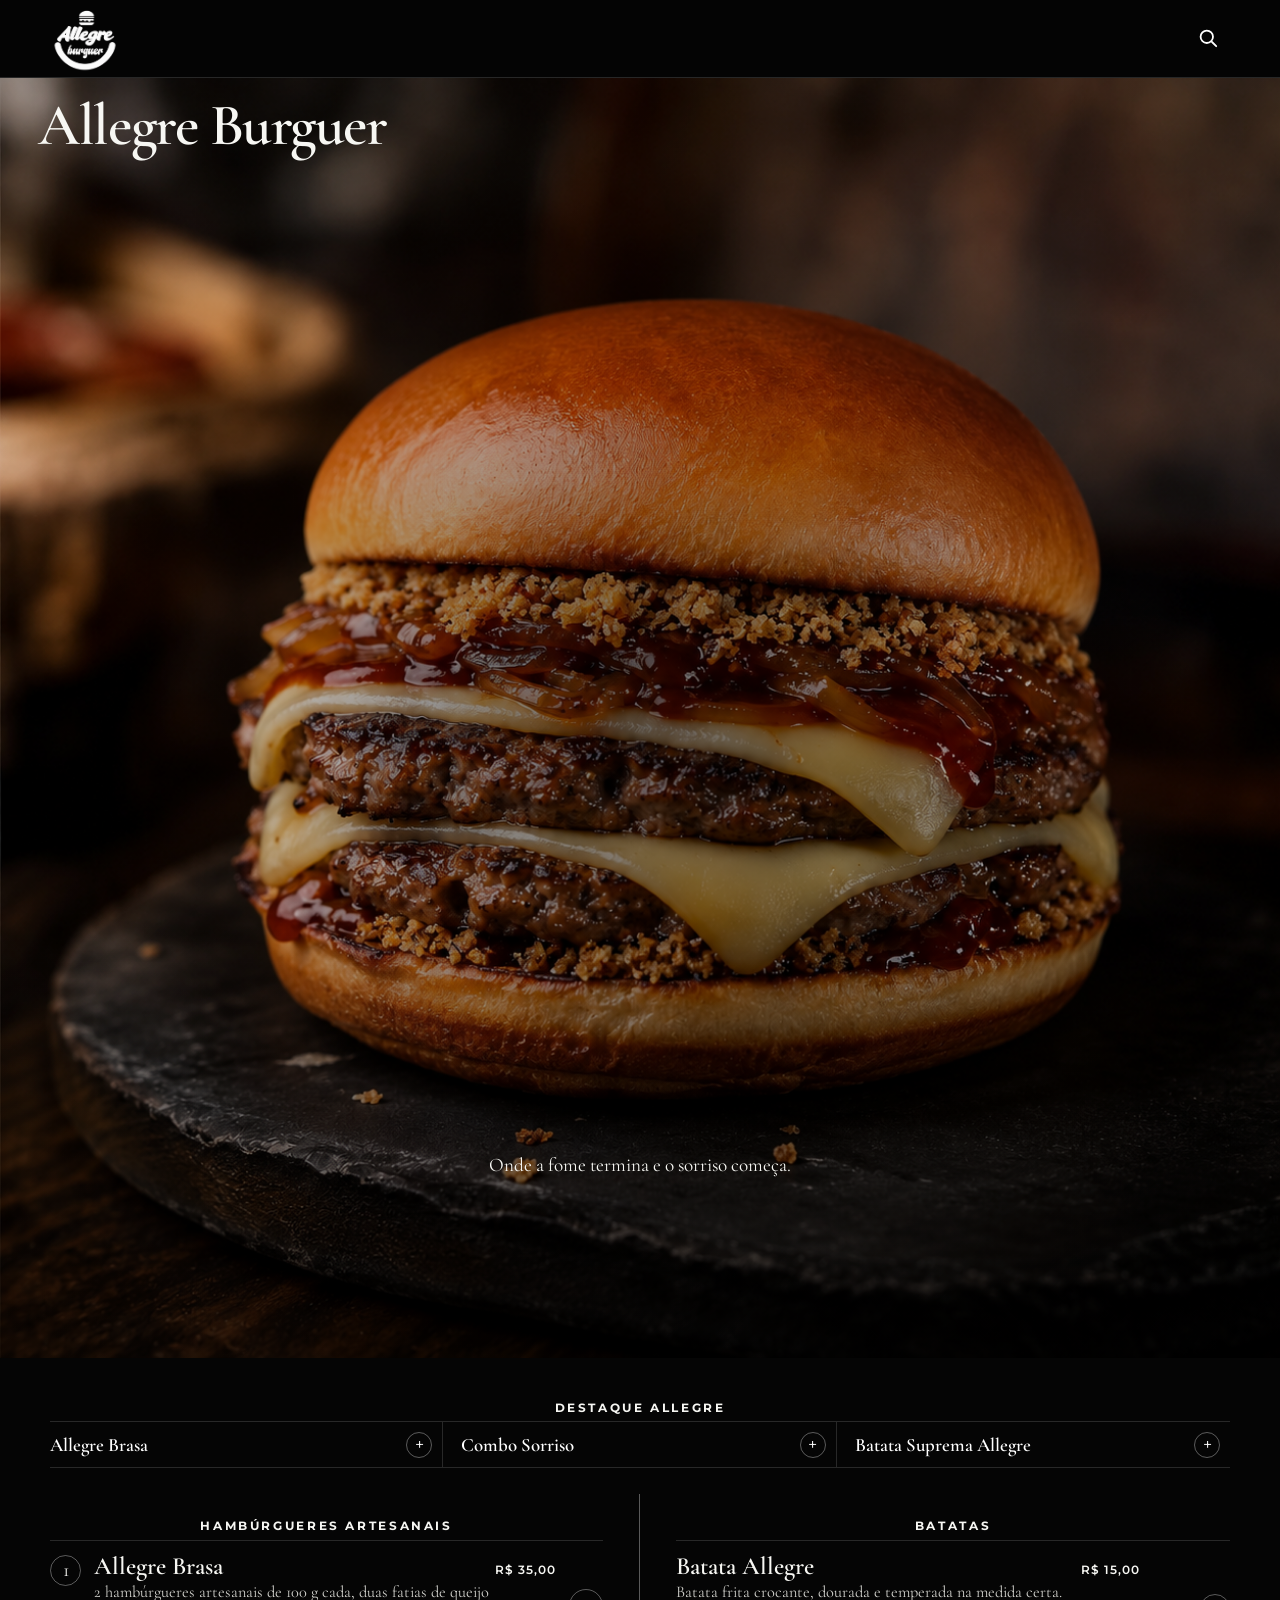
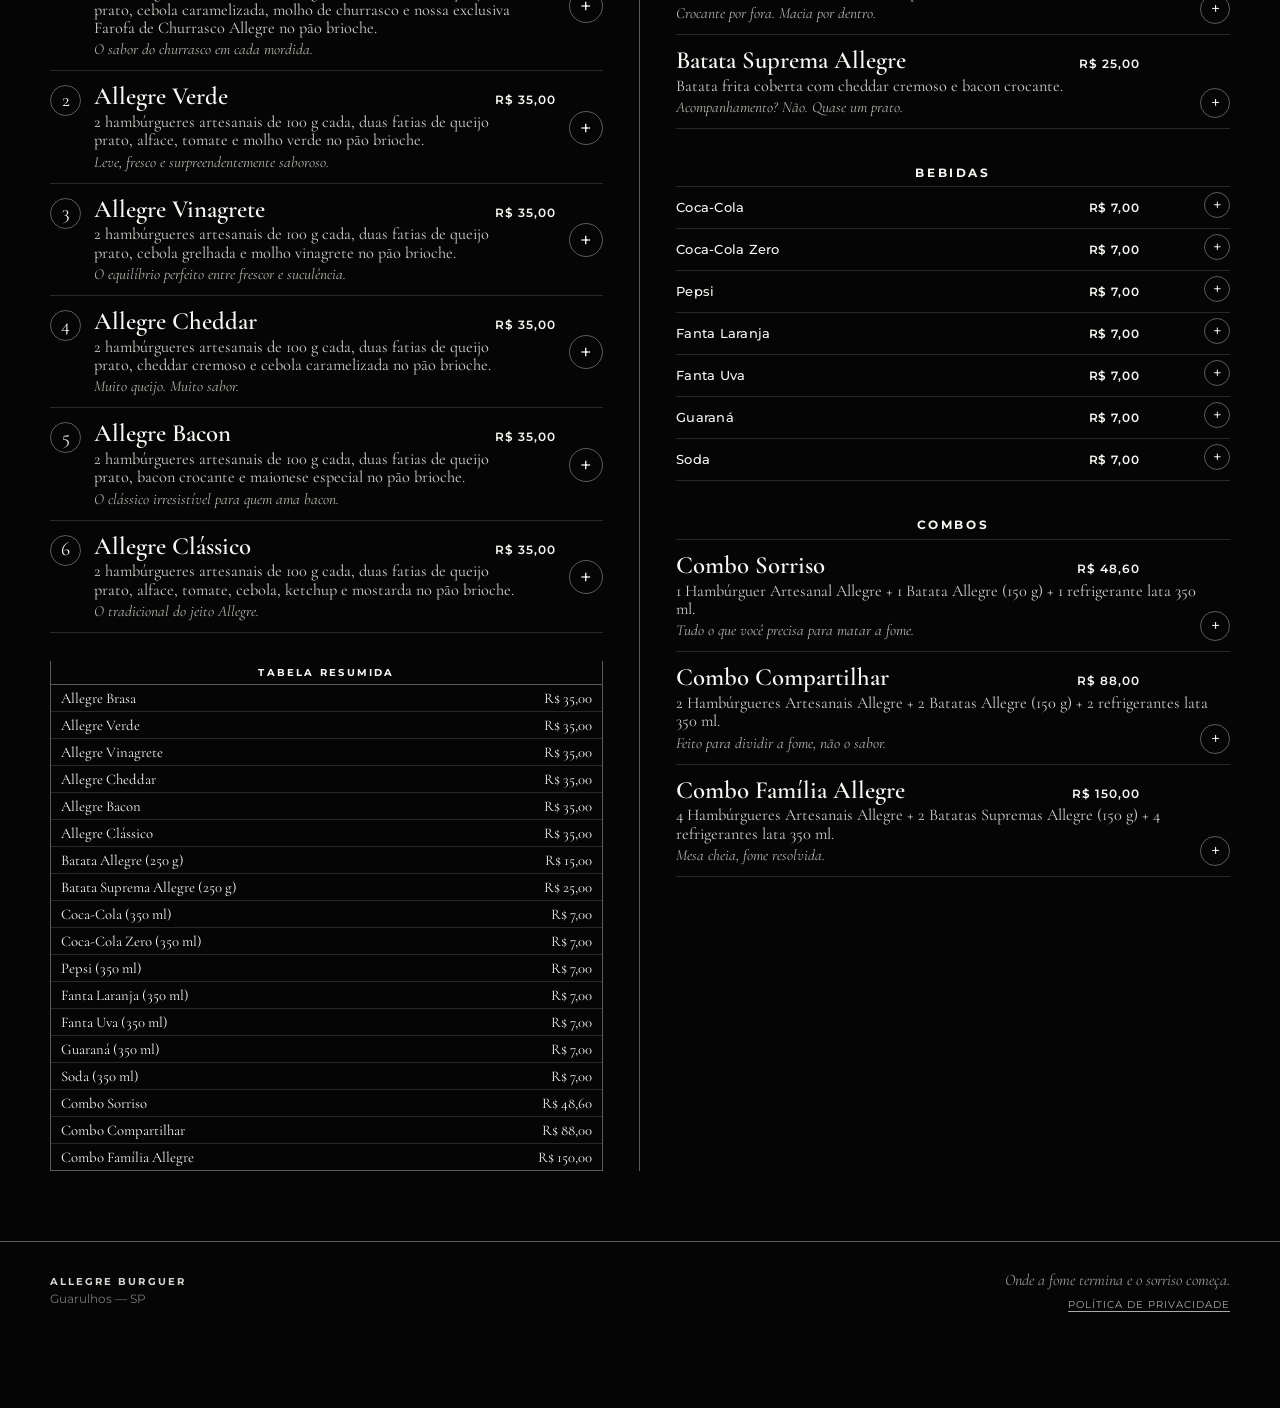
==== commit 366c6a0b: "Use larger white search icon without button background" ====
--- a/index.html
+++ b/index.html
@@ -21,7 +21,7 @@
         <img class="header-logo" src="assets/logo-allegre-branco.png" alt="Logo oficial Allegre Burguer" />
       </a>
       <button id="openSearch" class="search-action" type="button" aria-expanded="false" aria-controls="searchPanel">
-        <span>Buscar no cardápio</span>
+        <span class="sr-only">Buscar no cardápio</span>
         <svg aria-hidden="true" viewBox="0 0 24 24"><circle cx="10.8" cy="10.8" r="6.2"></circle><path d="m16 16 4.2 4.2"></path></svg>
       </button>
     </div>
--- a/styles.css
+++ b/styles.css
@@ -70,12 +70,10 @@
 @media(prefers-reduced-motion:reduce){.category-trail,.category-trail button{transition:none}}
 .search-action{
   margin-left:auto;
-  --search-expansion:1;
-  display:flex;align-items:center;flex-shrink:0;gap:calc(8px * var(--search-expansion));border:1px solid #fff;background:#fff;color:#050505;
-  border-radius:12px;padding:5.95px 12px;font-family:var(--serif);font-size:1.02rem;font-weight:700;line-height:1;
-}
-.search-action span{display:block;white-space:nowrap;overflow:hidden;max-width:calc(var(--search-label-width,140px) * var(--search-expansion));opacity:var(--search-expansion)}
-.search-action svg{flex-shrink:0;width:17px;height:17px;fill:none;stroke:currentColor;stroke-width:1.8;stroke-linecap:round}
+  display:flex;align-items:center;justify-content:center;flex-shrink:0;
+  width:44px;height:44px;padding:10px;border:0;background:transparent;color:#fff;
+}
+.search-action svg{flex-shrink:0;width:24px;height:24px;fill:none;stroke:currentColor;stroke-width:1.8;stroke-linecap:round}
 .search-panel{
   position:absolute;z-index:70;right:max(20px,calc((100% - var(--max))/2));top:100%;
   width:min(430px,calc(100% - 40px));padding:14px 16px 12px;
@@ -469,7 +467,6 @@
   .shell{width:min(calc(100% - 22px),var(--max))}
   .topbar__inner{min-height:64px;gap:10px}
   .header-logo{height:54px;width:auto}
-  .search-action{margin-left:auto;font-size:1rem}
   .cart-action--floating{right:14px;bottom:calc(14px + env(safe-area-inset-bottom,0px))}
   .masthead__grid,.masthead__burger{min-height:0}
   .masthead__burger img,.masthead__burger video{min-height:0;height:auto}
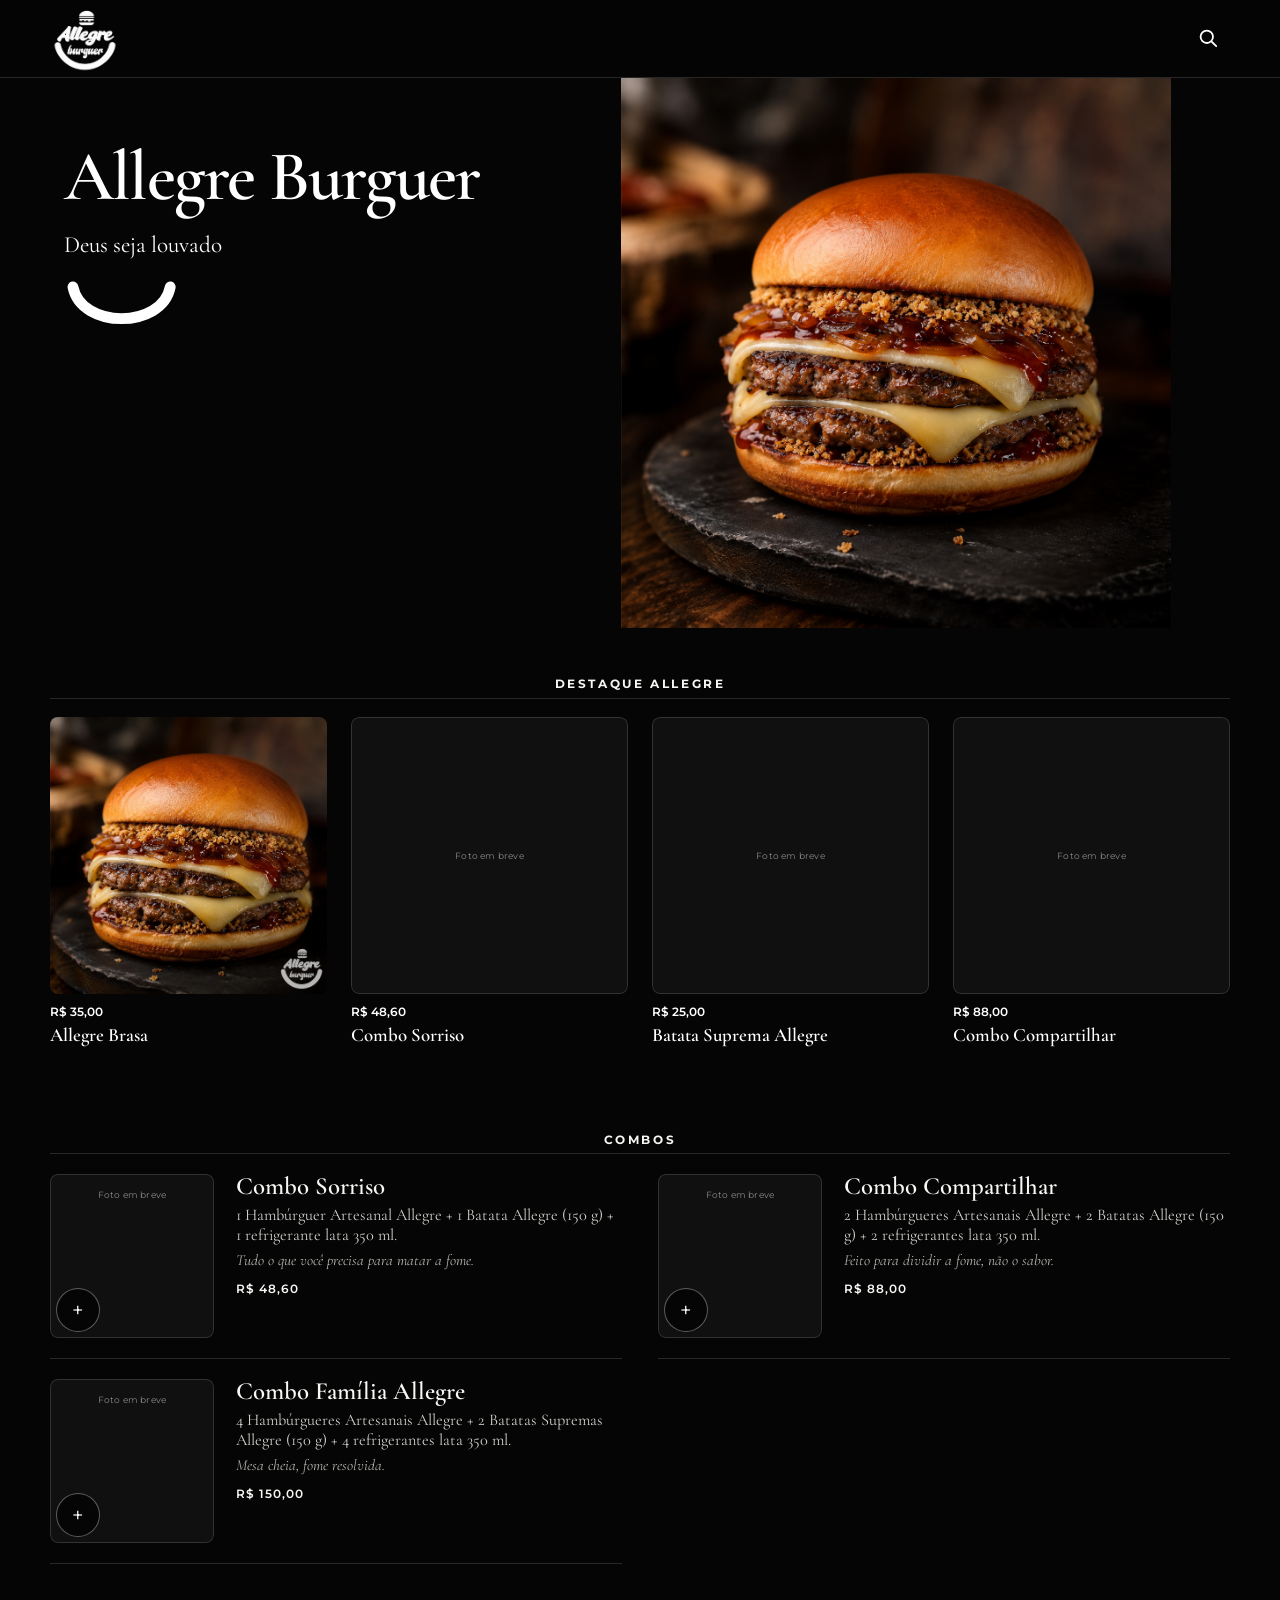
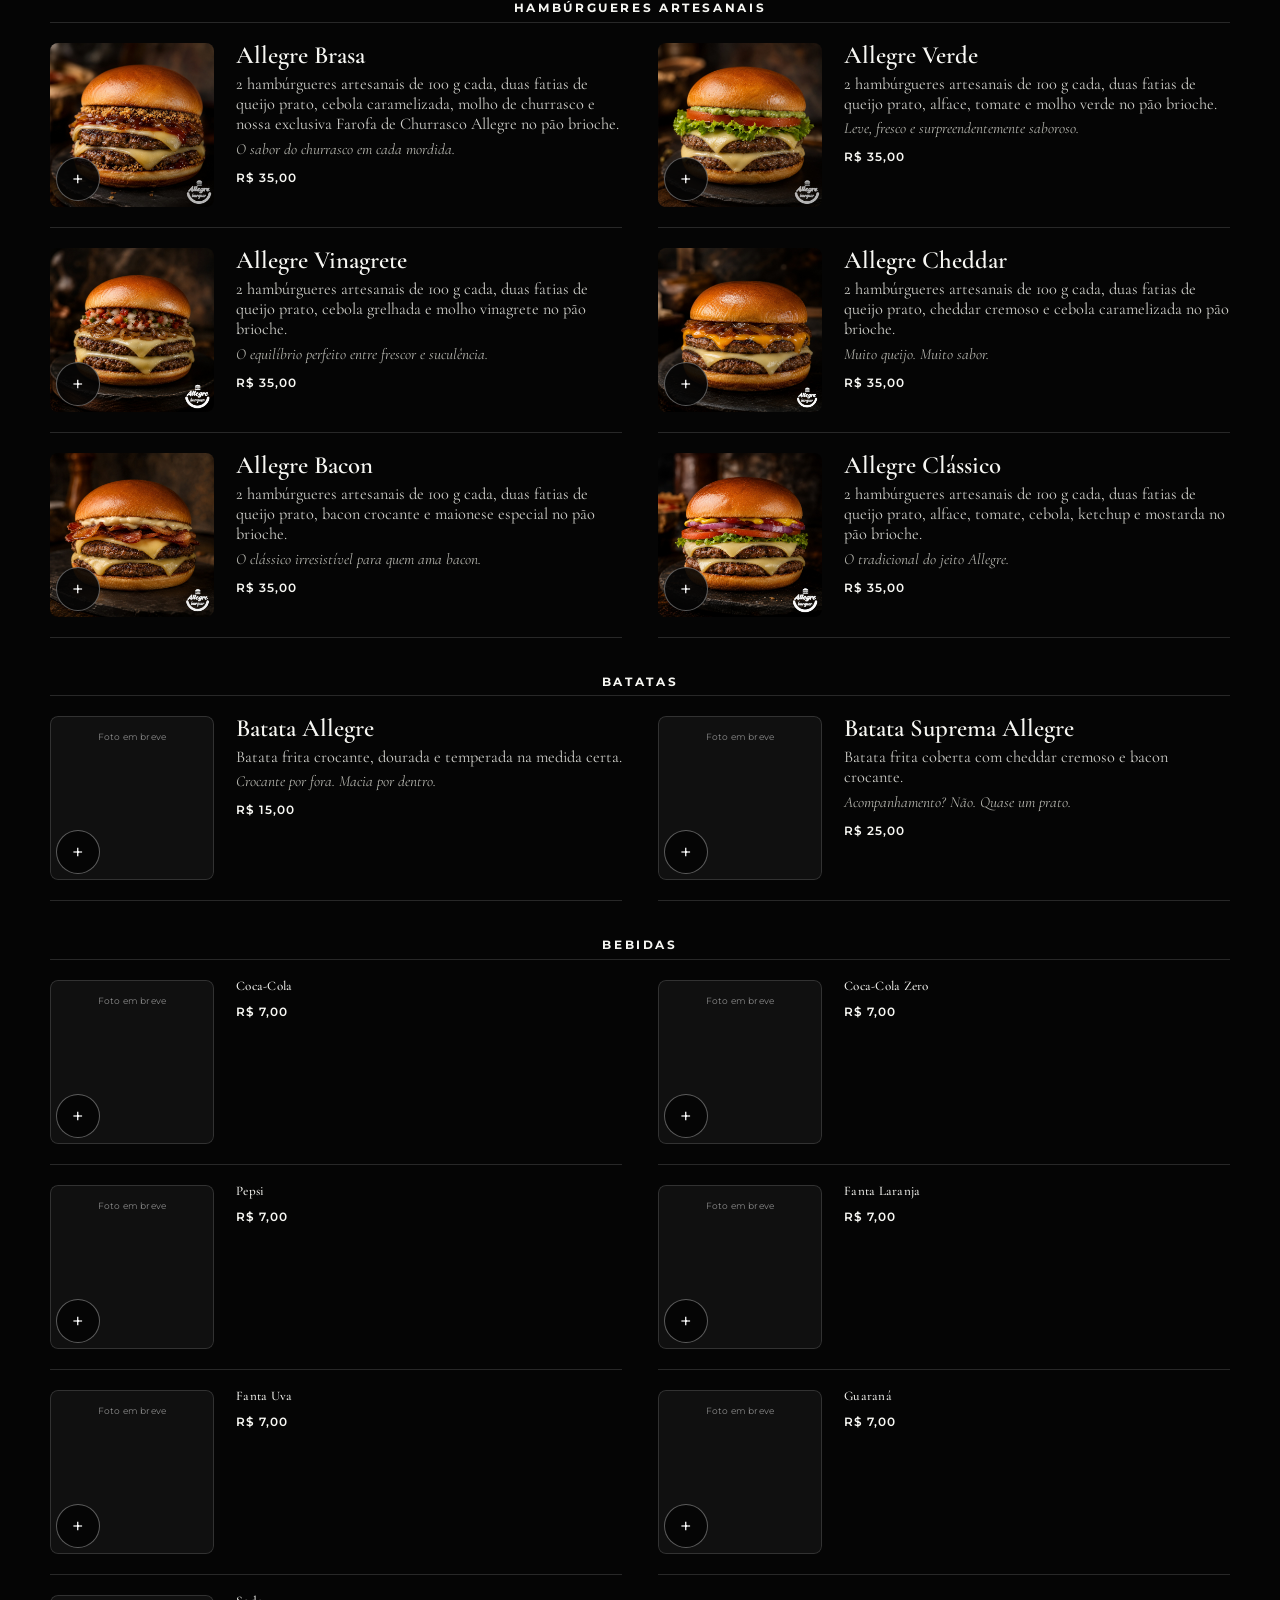
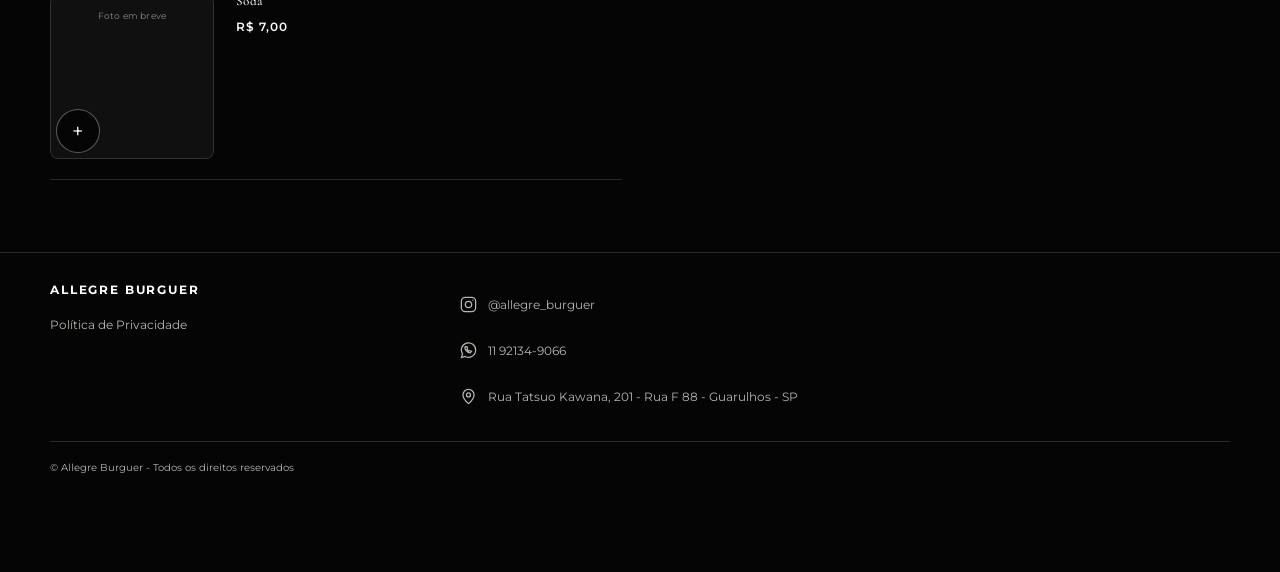
==== commit 5a033fae: "Restructure Allegre menu, highlights, search navigation and footer" ====
--- a/index.html
+++ b/index.html
@@ -20,7 +20,7 @@
       <a class="header-brand" href="#top" aria-label="Allegre Burguer — voltar ao início">
         <img class="header-logo" src="assets/logo-allegre-branco.png" alt="Logo oficial Allegre Burguer" />
       </a>
-      <button id="openSearch" class="search-action" type="button" aria-expanded="false" aria-controls="searchPanel">
+      <button id="openSearch" class="search-action" type="button" aria-label="Buscar no cardápio" aria-expanded="false" aria-controls="searchPanel">
         <span class="sr-only">Buscar no cardápio</span>
         <svg aria-hidden="true" viewBox="0 0 24 24"><circle cx="10.8" cy="10.8" r="6.2"></circle><path d="m16 16 4.2 4.2"></path></svg>
       </button>
@@ -29,9 +29,10 @@
     <div id="searchPanel" class="search-panel" hidden>
       <label class="search">
         <span class="sr-only">Buscar no cardápio</span>
-        <input id="search" type="search" placeholder="Digite um produto ou ingrediente" autocomplete="off" />
+        <input id="search" type="search" placeholder="Buscar no mapa" autocomplete="off" />
       </label>
-      <div id="resultCount" class="result-count"></div>
+      <div id="resultCount" class="result-count" role="status" aria-live="polite"></div>
+      <nav id="searchCategories" class="search-categories" aria-label="Ir para uma categoria"></nav>
     </div>
   </header>
 
@@ -39,11 +40,12 @@
     <section class="masthead">
       <div class="masthead__grid">
         <figure class="masthead__burger">
-          <img src="assets/brasa-capa.png" alt="Allegre Brasa" />
+          <img src="assets/brasa-capa.png" alt="Allegre Brasa" width="1254" height="1254" fetchpriority="high" decoding="async" />
           <div class="masthead__copy">
             <h1>Allegre Burguer</h1>
+            <p>Deus seja louvado</p>
+            <svg class="masthead__smile" viewBox="0 0 180 80" aria-hidden="true"><path d="M14 14C27 80 153 80 166 14" fill="none" stroke="currentColor" stroke-width="17" stroke-linecap="round"/></svg>
           </div>
-          <figcaption>Onde a fome termina e o sorriso começa.</figcaption>
         </figure>
       </div>
     </section>
@@ -59,13 +61,19 @@
     <div class="shell footer__inner">
       <div>
         <strong>ALLEGRE BURGUER</strong>
-        <span>Guarulhos — SP</span>
+        <a class="footer__privacy" href="politica-de-privacidade.html">Política de Privacidade</a>
       </div>
-      <div class="footer__links">
-        <p>Onde a fome termina e o sorriso começa.</p>
-        <a href="politica-de-privacidade.html">Política de privacidade</a>
+      <div class="footer__contacts">
+        <a href="https://www.instagram.com/allegre_burguer?stkn=YmJtdWhtODIzcXk1&amp;utm_source=qr" target="_blank" rel="noopener noreferrer">
+          <svg viewBox="0 0 24 24" aria-hidden="true"><rect x="3" y="3" width="18" height="18" rx="5"/><circle cx="12" cy="12" r="4"/><circle cx="17.5" cy="6.5" r=".8" fill="currentColor" stroke="none"/></svg><span>@allegre_burguer</span>
+        </a>
+        <a href="https://wa.me/5511921349066" target="_blank" rel="noopener noreferrer">
+          <svg viewBox="0 0 24 24" aria-hidden="true"><path d="M21 11.5a9 9 0 0 1-13.3 8L3 21l1.5-4.7A9 9 0 1 1 21 11.5Z"/><path d="M8 7c-2 3 3 8 6 8l2-2-3-1-1 1-2-2 1-1-1-3Z"/></svg><span>11 92134-9066</span>
+        </a>
+        <address><svg viewBox="0 0 24 24" aria-hidden="true"><path d="M19 10c0 5-7 11-7 11S5 15 5 10a7 7 0 0 1 14 0Z"/><circle cx="12" cy="10" r="2.5"/></svg><span>Rua Tatsuo Kawana, 201 - Rua F 88 - Guarulhos - SP</span></address>
       </div>
     </div>
+    <p class="shell footer__copyright">© Allegre Burguer - Todos os direitos reservados</p>
   </footer>
 
   <button id="openCart" class="cart-action cart-action--floating" type="button" aria-label="Abrir sacola" aria-hidden="true" tabindex="-1" hidden>
--- a/styles.css
+++ b/styles.css
@@ -59,15 +59,15 @@
 }
 .category-trail::-webkit-scrollbar{display:none}
 .category-trail.is-visible{opacity:1;visibility:visible;pointer-events:auto;transform:translateY(0)}
-.category-trail button{
-  flex-shrink:0;border:0;border-bottom:2px solid transparent;padding:0 2px;background:transparent;color:#92928c;
+.category-trail a{
+  display:flex;align-items:center;flex-shrink:0;border:0;border-bottom:2px solid transparent;padding:0 2px;background:transparent;color:#92928c;
   font-size:.64rem;font-weight:600;letter-spacing:.08em;white-space:nowrap;
   transition:color .22s ease,border-color .22s ease;
 }
-.category-trail button:hover,.category-trail button.active{color:#fff}
-.category-trail button.active{border-bottom-color:#fff}
-.category-trail button:focus-visible{outline-offset:-4px}
-@media(prefers-reduced-motion:reduce){.category-trail,.category-trail button{transition:none}}
+.category-trail a:hover,.category-trail a.active{color:#fff}
+.category-trail a.active{border-bottom-color:#fff}
+.category-trail a:focus-visible{outline-offset:-4px}
+@media(prefers-reduced-motion:reduce){.category-trail,.category-trail a{transition:none}}
 .search-action{
   margin-left:auto;
   display:flex;align-items:center;justify-content:center;flex-shrink:0;
@@ -77,9 +77,14 @@
 .search-panel{
   position:absolute;z-index:70;right:max(20px,calc((100% - var(--max))/2));top:100%;
   width:min(430px,calc(100% - 40px));padding:14px 16px 12px;
-  border:1px solid var(--line-soft);background:#080808;box-shadow:var(--shadow);
+  border:1px solid var(--line-soft);background:#080808;max-height:calc(100dvh - 100px);overflow-y:auto;animation:search-open .18s ease-out;
 }
 .search-panel[hidden]{display:none}
+.search-categories{display:flex;flex-direction:column;margin-top:12px}
+.search-categories a{display:flex;align-items:center;min-height:46px;padding:10px 0;border-top:1px solid var(--line-soft);color:var(--muted);font-size:.78rem;line-height:1.4}
+.search-categories a:hover,.search-categories a.active{color:#fff}
+@keyframes search-open{from{opacity:0;transform:translateY(-6px)}to{opacity:1;transform:translateY(0)}}
+@media(prefers-reduced-motion:reduce){html{scroll-behavior:auto}.search-panel{animation:none}}
 .sr-only{position:absolute;width:1px;height:1px;padding:0;margin:-1px;overflow:hidden;clip:rect(0,0,0,0);white-space:nowrap;border:0}
 .cart-action{
   display:flex;align-items:center;justify-content:flex-start;gap:8px;
@@ -103,40 +108,17 @@
 .cart-fly span{grid-area:1/1;z-index:1;background:#fff;border-radius:20px;padding:3px 6px;align-self:end;justify-self:end}
 @media(prefers-reduced-motion:reduce){.cart-action--floating{transition:none}}
 
-.masthead{padding:0}
-.masthead__grid{
-  width:100%;
-}
-.masthead__copy{
-  position:absolute;z-index:2;inset:0;
-}
-.masthead__copy h1{
-  position:absolute;left:clamp(30px,3vw,48px);top:clamp(14px,1.6vw,20px);transform:none;
-  width:min(760px,calc(100% - 44px));margin:0;text-align:left;
-  font-family:var(--serif);
-  font-weight:600;
-  font-size:clamp(2.6rem,4.6vw,4.1rem);
-  line-height:.95;
-  letter-spacing:-.025em;
-}
+.masthead{padding:0;background:var(--bg)}
+.masthead__grid{width:100%}
 .masthead__burger{
-  margin:0;
-  position:relative;
-  overflow:hidden;
-}
-.masthead__burger:before{
-  content:"";position:absolute;inset:0;z-index:1;
-  background:radial-gradient(circle at center,rgba(0,0,0,.56),rgba(0,0,0,.12) 62%),
-             linear-gradient(0deg,rgba(0,0,0,.68) 0%,transparent 35%);
-}
-.masthead__burger img,.masthead__burger video{
-  width:100%;height:auto;min-height:0;object-fit:contain;
-}
-.masthead__burger figcaption{
-  position:absolute;z-index:2;left:50%;top:84%;bottom:auto;transform:translateX(-50%);text-align:center;
-  width:calc(100% - 44px);
-  color:#f7f7f3;font-family:var(--serif);font-size:clamp(1rem,1.6vw,1.2rem);
-}
+  margin:0 auto;max-width:1440px;display:grid;grid-template-columns:minmax(0,2fr) minmax(0,3fr);
+  grid-template-rows:clamp(280px,43vw,620px);overflow:hidden;
+}
+.masthead__burger>img{grid-column:2;grid-row:1;width:100%;height:100%;object-fit:contain;align-self:center}
+.masthead__copy{grid-column:1;grid-row:1;align-self:start;padding:clamp(24px,5vw,72px) 0 20px clamp(20px,5vw,72px);color:#fff}
+.masthead__copy h1{margin:0;font-family:var(--serif);font-weight:600;font-size:clamp(2.15rem,5.5vw,4.8rem);line-height:1;letter-spacing:-.025em}
+.masthead__copy p{margin:18px 0 0;font-family:var(--serif);font-size:clamp(1rem,2vw,1.45rem);line-height:1.3}
+.masthead__smile{display:block;width:clamp(64px,9vw,130px);height:auto;margin-top:18px}
 
 .search{width:min(430px,100%)}
 .search input{
@@ -147,15 +129,8 @@
 .search input::placeholder{color:#676762}
 .result-count{font-size:.65rem;letter-spacing:.12em;color:#777;text-transform:uppercase}
 
-.menu{padding:18px 0 70px}
-.menu-board{
-  display:grid;
-  grid-template-columns:1fr 1fr;
-  gap:0;
-}
-.menu-column{min-width:0}
-.menu-column--left{padding-right:36px;border-right:1px solid var(--line)}
-.menu-column--right{padding-left:36px}
+.menu{padding:24px 0 64px}
+.empty-results{padding:40px 0;text-align:center;color:var(--muted)}
 
 .menu-section{
   padding:18px 0 8px;
@@ -179,153 +154,53 @@
 }
 .section-head p,.section-head .result-count{display:none}
 
-.menu-list{display:block}
+.menu-list{display:grid;grid-template-columns:repeat(2,minmax(0,1fr));column-gap:36px}
 .product-row{
-  position:relative;
-  display:grid;
-  grid-template-columns:auto 1fr auto;
-  gap:13px;
-  padding:13px 0 12px;
-  border-bottom:1px solid var(--line-soft);
-  align-items:start;
-}
-.product-row__number{
-  width:31px;height:31px;border:1px solid var(--line);
-  border-radius:50%;display:grid;place-items:center;
-  font-family:var(--serif);font-size:1.22rem;line-height:1;
-  margin-top:1px;
-}
+  display:grid;grid-template-columns:clamp(104px,14vw,164px) minmax(0,1fr);gap:clamp(14px,2vw,22px);
+  padding:20px 0;border-bottom:1px solid var(--line-soft);align-items:start;min-width:0;
+}
+.product-row__visual{position:relative;min-width:0;aspect-ratio:1}
+.product-row__photo{display:block;width:100%;height:100%;padding:0;border:0;border-radius:8px;overflow:hidden;background:#101010;color:var(--dim)}
+.product-row__photo img{display:block;width:100%;height:100%;object-fit:cover;aspect-ratio:1}
+.photo-placeholder{display:grid;place-items:center;width:100%;height:100%;aspect-ratio:1;background:#101010;border:1px solid var(--line-soft);border-radius:inherit;color:#888;font-family:var(--sans);font-size:.58rem;font-weight:400;letter-spacing:.02em}
+.product-row__photo .photo-placeholder>span{align-self:start;margin-top:14px}
 .product-row__main{min-width:0}
-.product-row__titleline{
-  display:flex;align-items:baseline;gap:10px;justify-content:space-between;
-}
-.product-row h3{
-  margin:0;
-  font-family:var(--serif);
-  font-weight:600;
-  font-size:1.55rem;
-  line-height:1;
-}
-.product-row__price{
-  font-size:.75rem;
-  letter-spacing:.08em;
-  font-weight:600;
-  white-space:nowrap;
-  margin-left:auto;
-}
-.product-row__desc{
-  color:#d0d0cb;
-  font-family:var(--serif);
-  font-size:1.02rem;
-  line-height:1.12;
-  margin:4px 0 0;
-  max-width:94%;
-}
-.product-row__short{
-  color:#b4b4ad;
-  font-family:var(--serif);
-  font-style:italic;
-  font-size:.96rem;
-  margin:3px 0 0;
-}
+.product-row h3{margin:0;font-family:var(--serif);font-weight:600;font-size:1.55rem;line-height:1}
+.product-row__price{display:block;margin:12px 0 0;font-size:.75rem;letter-spacing:.08em;font-weight:600;white-space:nowrap}
+.product-row__desc{color:#d0d0cb;font-family:var(--serif);font-size:1.02rem;line-height:1.25;margin:6px 0 0;max-width:100%}
+.product-row__short{color:#b4b4ad;font-family:var(--serif);font-style:italic;font-size:.96rem;margin:5px 0 0}
 .product-row__action{
-  align-self:center;
-  width:34px;height:34px;
-  border:1px solid var(--line);
-  background:transparent;color:#fff;
-  border-radius:50%;
-  font-size:1.25rem;line-height:1;
-  display:grid;place-items:center;
-  transition:.18s ease;
+  position:absolute;left:6px;bottom:6px;width:44px;height:44px;border:1px solid var(--line);background:rgba(5,5,5,.9);color:#fff;
+  border-radius:50%;font-size:1.25rem;line-height:1;display:grid;place-items:center;transition:background .18s ease,color .18s ease;
 }
 .product-row__action:hover{background:#fff;color:#050505}
-
-.product-row--simple{
-  grid-template-columns:1fr auto;
-  gap:14px;
-}
-.product-row--simple .product-row__desc{max-width:100%}
-.product-row--simple .product-row__action{
-  position:absolute;right:0;bottom:10px;width:30px;height:30px;font-size:1rem;
-}
-.product-row--simple .product-row__titleline{padding-right:42px}
-.product-row--simple .product-row__price{padding-right:34px}
-
-.product-row--drink{
-  min-height:42px;
-  padding:8px 0;
-  align-items:center;
-}
-.product-row--drink h3{
-  font-family:var(--sans);font-size:.82rem;font-weight:500;letter-spacing:.02em;
-}
+.product-row--drink h3{font-family:var(--serif);font-size:.82rem;font-weight:500;letter-spacing:.02em}
+.product-row--drink .product-row__desc{font-family:var(--sans)}
 .product-row--drink .product-row__price{font-size:.72rem}
-.product-row--drink .product-row__action{width:26px;height:26px;font-size:.92rem}
-
+.menu-section--highlights{padding-bottom:24px}
 .spotlight{
-  grid-column:1/-1;
-  border-bottom:1px solid var(--line-soft);
-  display:grid;
-  grid-template-columns:repeat(3,1fr);
-  margin-bottom:18px;
-}
-.spotlight__item{
-  position:relative;
-  padding:12px 38px 11px 0;
-  border-right:1px solid var(--line-soft);
-  background:transparent;color:#fff;text-align:left;
-  border-top:0;border-bottom:0;border-left:0;
-}
-.spotlight__item + .spotlight__item{padding-left:18px}
-.spotlight__item:last-child{border-right:0}
-.spotlight__item strong{
-  font-family:var(--serif);font-size:1.18rem;font-weight:600;
-}
-.spotlight__item em{
-  position:absolute;right:10px;top:50%;transform:translateY(-50%);
-  width:26px;height:26px;border:1px solid var(--line);border-radius:50%;
-  display:grid;place-items:center;font-style:normal;
-}
-
-.price-summary{
-  margin-top:20px;
-  border:1px solid var(--line);
-  border-top:0;
-}
-.price-summary__title{
-  font-weight:700;
-  border-bottom:1px solid var(--line);
-  text-align:center;
-  font-size:.63rem;
-  letter-spacing:.22em;
-  padding:5px 8px;
-}
-.price-summary__row{
-  display:grid;grid-template-columns:1fr auto;
-  padding:4px 10px;
-  font-family:var(--serif);
-  font-size:.92rem;
-  border-bottom:1px solid var(--line-soft);
-}
-.price-summary__row:last-child{border-bottom:0}
-
-.footer{
-  border-top:1px solid var(--line);
-  padding:28px 0 96px;
-  color:#777;
-}
-.footer__inner{
-  display:flex;align-items:center;justify-content:space-between;gap:24px;
-}
-.footer strong{
-  display:block;color:#d7d7d2;font-size:.64rem;letter-spacing:.2em;
-}
-.footer span{font-size:.72rem}
-.footer p{
-  margin:0;font-family:var(--serif);font-style:italic;font-size:1rem;color:#9a9a94;
-}
-.footer__links{text-align:right}
-.footer__links a{display:inline-block;margin-top:8px;color:#aaa;font-size:.62rem;letter-spacing:.1em;text-transform:uppercase;text-decoration:underline;text-underline-offset:3px}
+  --card-gap:clamp(10px,2vw,24px);
+  display:grid;grid-auto-flow:column;grid-auto-columns:calc((100% - 3 * var(--card-gap)) / 4);gap:var(--card-gap);
+  overflow-x:auto;scroll-snap-type:x mandatory;scroll-behavior:smooth;-webkit-overflow-scrolling:touch;scrollbar-width:none;
+  padding:18px 0 12px;
+}
+.spotlight::-webkit-scrollbar{display:none}
+.spotlight__item{display:flex;flex-direction:column;align-items:stretch;min-width:0;padding:0;border:0;background:transparent;color:#fff;text-align:left;scroll-snap-align:start}
+.spotlight__item:focus-visible{outline-offset:-2px}
+.spotlight__photo{display:block;width:100%;aspect-ratio:1;border-radius:8px;overflow:hidden}
+.spotlight__photo img{width:100%;height:100%;object-fit:cover}
+.spotlight__price{display:block;margin:10px 0 5px;font-family:var(--sans);font-size:.75rem;font-weight:600;line-height:1.4}
+.spotlight__item strong{font-family:var(--serif);font-size:1.18rem;font-weight:600;line-height:1.12;min-height:2.24em}
+@media(prefers-reduced-motion:reduce){.spotlight{scroll-behavior:auto}}
+.footer{border-top:1px solid var(--line-soft);padding:30px 0 96px;color:var(--muted)}
+.footer__inner{display:grid;grid-template-columns:minmax(160px,1fr) minmax(0,2fr);gap:24px;align-items:start}
+.footer strong{display:block;color:#fff;font-size:.72rem;letter-spacing:.16em}
+.footer__privacy{display:inline-flex;align-items:center;min-height:44px;font-size:.75rem;margin-top:6px}
+.footer__contacts{display:flex;flex-direction:column;align-items:flex-start;gap:2px}
+.footer__contacts a,.footer__contacts address{display:flex;align-items:center;gap:10px;min-height:44px;font-size:.75rem;line-height:1.6;font-style:normal}
+.footer__contacts svg{width:19px;height:19px;flex-shrink:0;fill:none;stroke:currentColor;stroke-width:1.6;stroke-linecap:round;stroke-linejoin:round}
+.footer a:hover{color:#fff;text-decoration:underline;text-underline-offset:4px}
+.footer__copyright{margin-top:22px;margin-bottom:0;padding-top:18px;border-top:1px solid var(--line-soft);font-size:.65rem;line-height:1.6}
 
 /* Componentes funcionais: modal, sacola e checkout */
 .backdrop{
@@ -379,7 +254,7 @@
 .button--full{width:100%}
 
 .modal-photo{
-  overflow:hidden;aspect-ratio:16/8;background:#111;margin-bottom:18px;
+  overflow:hidden;aspect-ratio:1;background:#111;margin:0 auto 18px;width:min(100%,300px);border-radius:10px;
 }
 .modal-photo img{width:100%;height:100%;object-fit:cover}
 .modal-desc{
@@ -460,42 +335,22 @@
 .toast.show{opacity:1;transform:translate(-50%,0)}
 
 @media(max-width:900px){
-  .menu-column--left{padding-right:22px}
-  .menu-column--right{padding-left:22px}
+  .menu-list{grid-template-columns:1fr}
 }
 @media(max-width:680px){
-  .shell{width:min(calc(100% - 22px),var(--max))}
+  .shell{width:min(calc(100% - 28px),var(--max))}
   .topbar__inner{min-height:64px;gap:10px}
   .header-logo{height:54px;width:auto}
   .cart-action--floating{right:14px;bottom:calc(14px + env(safe-area-inset-bottom,0px))}
-  .masthead__grid,.masthead__burger{min-height:0}
-  .masthead__burger img,.masthead__burger video{min-height:0;height:auto}
-  .masthead__copy{inset:0;width:auto}
-  .masthead__copy h1{left:28px;top:14px;width:calc(100% - 46px);font-size:clamp(2.25rem,10vw,3.1rem)}
-  .masthead__burger figcaption{top:84%;width:calc(100% - 36px)}
-  .masthead__burger:before{
-    background:radial-gradient(circle at center,rgba(0,0,0,.55),rgba(0,0,0,.1) 65%),
-               linear-gradient(0deg,rgba(0,0,0,.68),transparent 38%);
-  }
-  .result-count{align-self:flex-end}
-  .menu-board{grid-template-columns:1fr}
-  .menu-column--left{padding-right:0;border-right:0}
-  .menu-column--right{padding-left:0}
-  .spotlight{grid-template-columns:1fr;margin-bottom:8px}
-  .spotlight__item{
-    border-right:0;border-bottom:1px solid var(--line-soft);padding:10px 38px 9px 0;
-  }
-  .spotlight__item + .spotlight__item{padding-left:0}
-  .spotlight__item:last-child{border-bottom:0}
+  .search-panel{right:14px;width:calc(100% - 28px)}
+  .masthead__copy p{margin-top:14px}
+  .masthead__smile{margin-top:14px}
+  .spotlight{--card-gap:10px;grid-auto-columns:calc((100% - 3 * var(--card-gap)) / 3.15)}
+  .product-row{gap:14px}
   .product-row h3{font-size:1.45rem}
   .product-row__desc{font-size:1rem}
-  .price-summary{display:none}
-  .footer__inner{align-items:flex-start;flex-direction:column}
-  .footer p{margin-top:0}.footer__links{text-align:left}
-  .sheet--product{
-    width:100%;max-height:92dvh;left:0;top:auto;bottom:0;
-    transform:none;border-left:0;border-right:0;border-bottom:0;
-  }
+  .footer__inner{grid-template-columns:1fr;gap:12px}
+  .sheet--product{width:100%;max-height:92dvh;left:0;top:auto;bottom:0;transform:none;border-left:0;border-right:0;border-bottom:0}
   .sheet--cart,.sheet--checkout{width:100%}
   .cross__grid{grid-template-columns:1fr}
   .form__row{grid-template-columns:1fr}
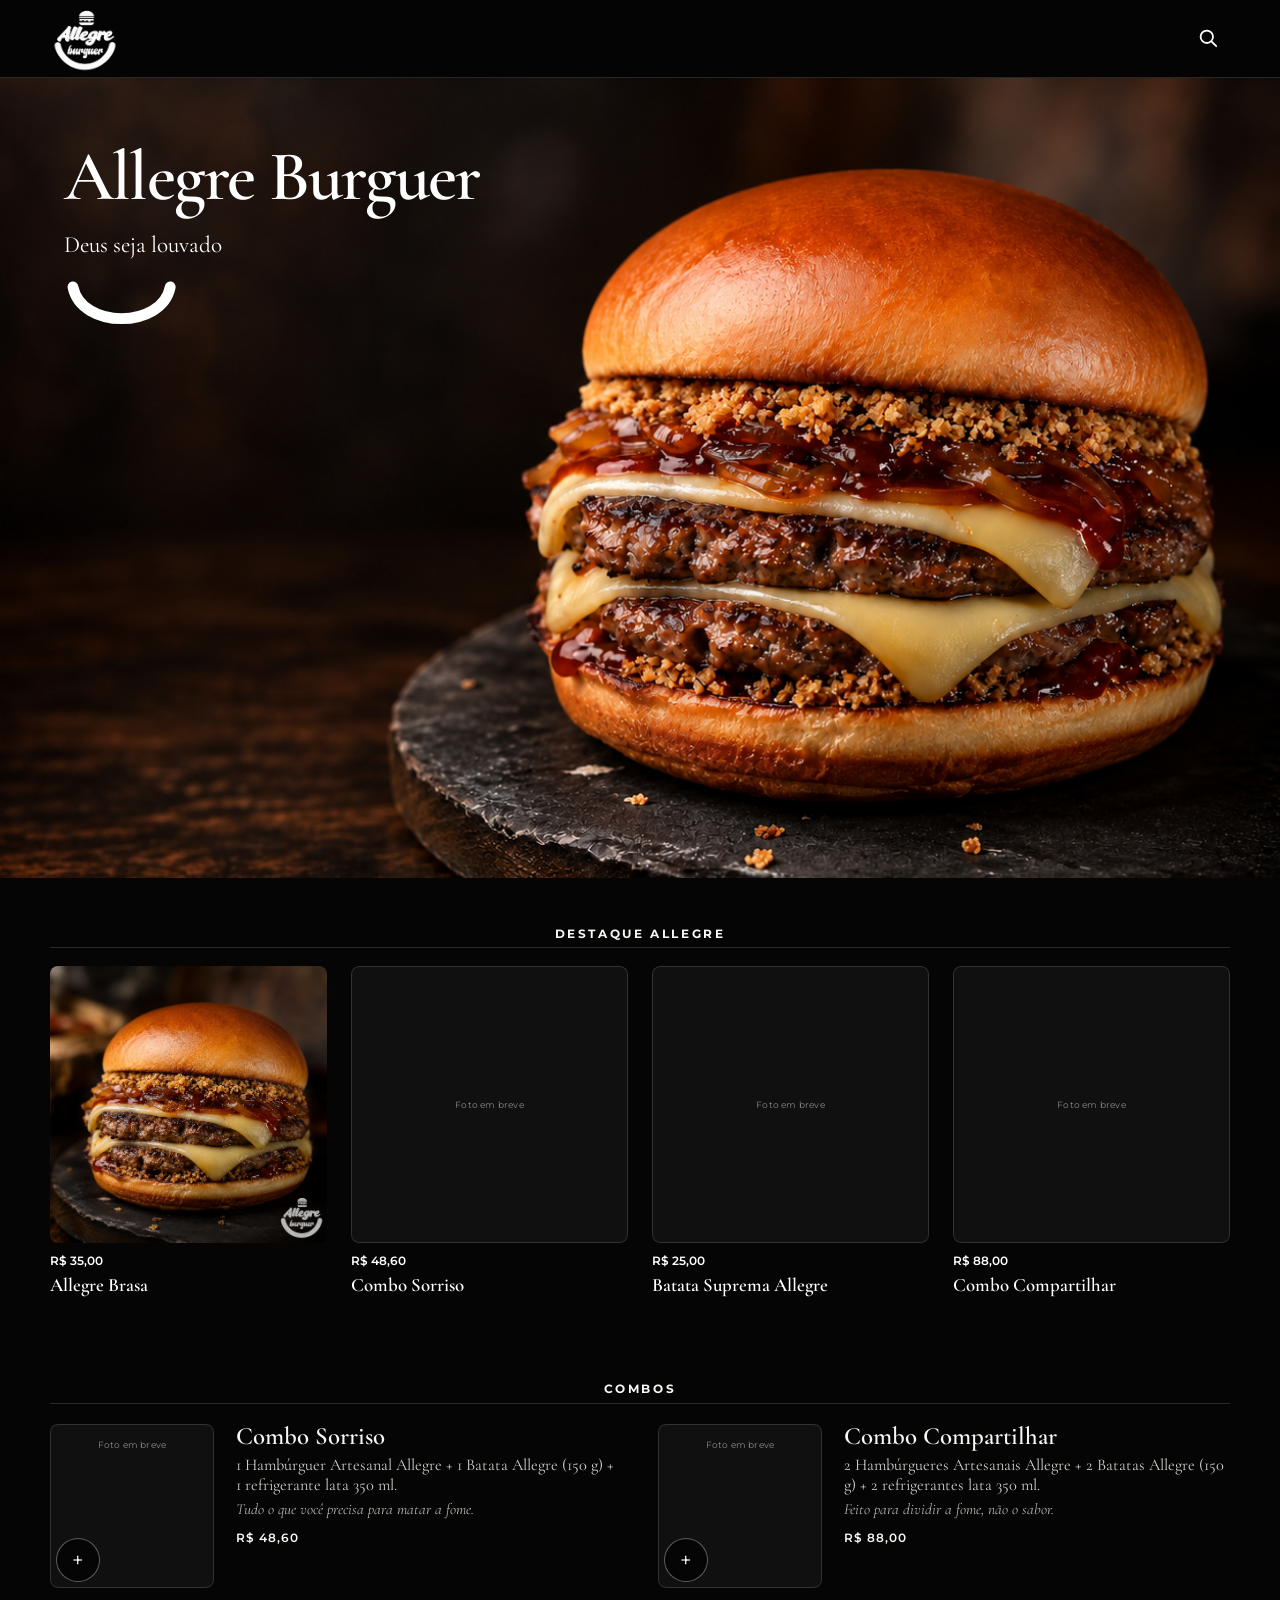
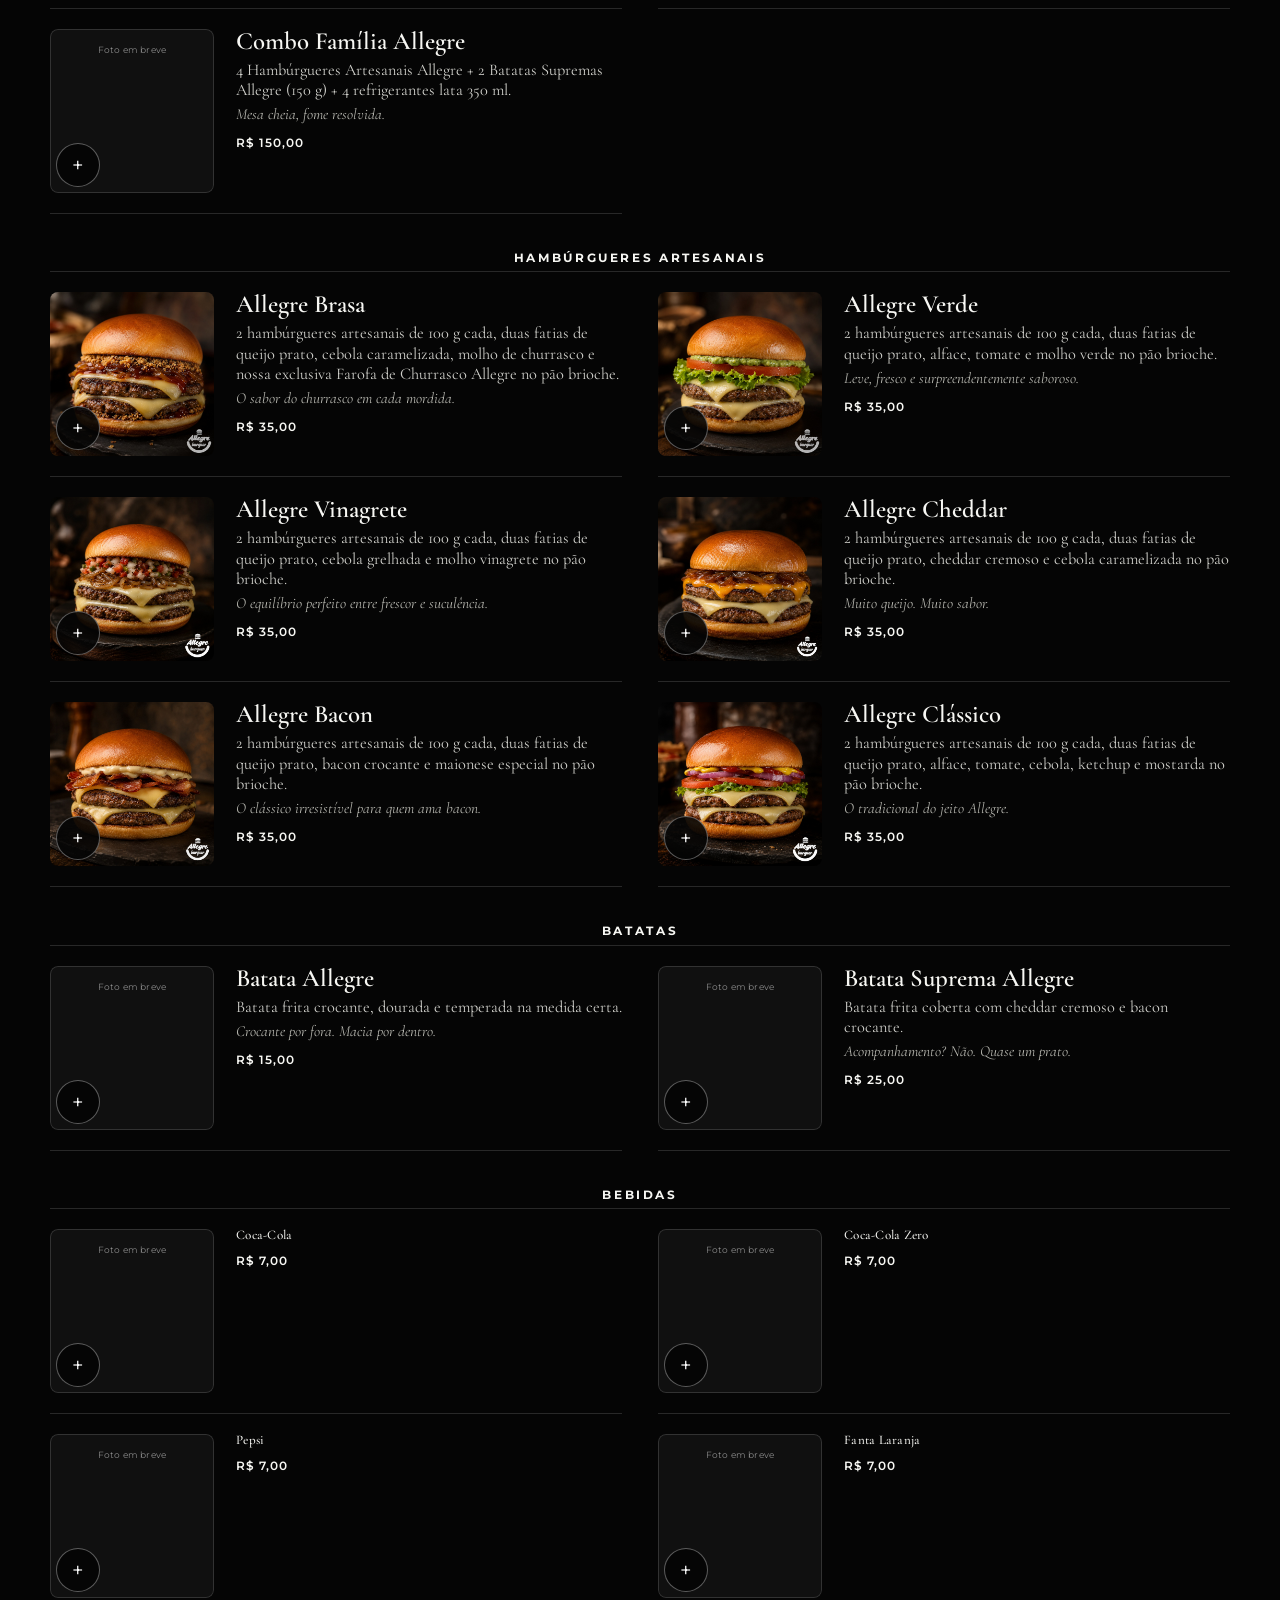
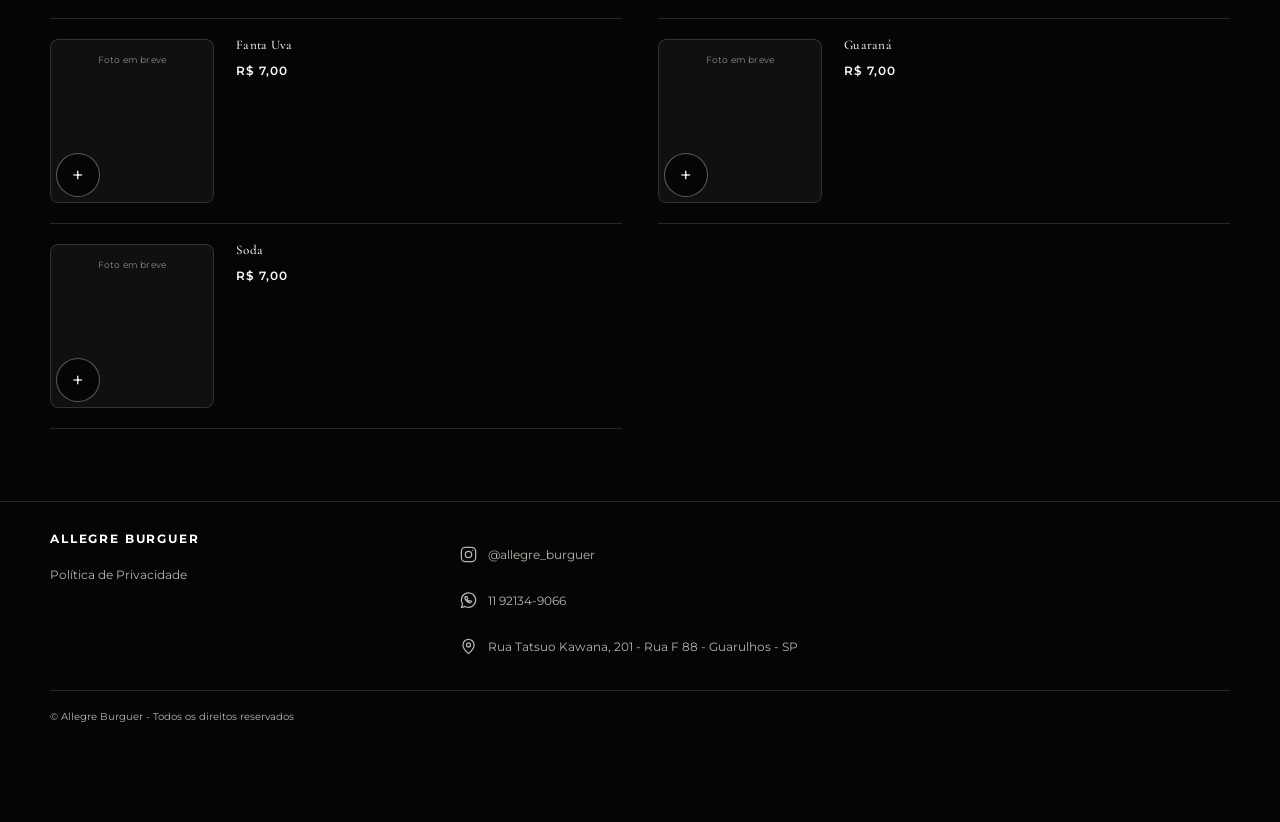
==== commit 4f4fe06a: "Apply official new hero image with text in left negative space" ====
--- a/index.html
+++ b/index.html
@@ -40,7 +40,7 @@
     <section class="masthead">
       <div class="masthead__grid">
         <figure class="masthead__burger">
-          <img src="assets/brasa-capa.png" alt="Allegre Brasa" width="1254" height="1254" fetchpriority="high" decoding="async" />
+          <img src="assets/allegre-capa.png" alt="Allegre Brasa" width="1254" height="1254" fetchpriority="high" decoding="async" />
           <div class="masthead__copy">
             <h1>Allegre Burguer</h1>
             <p>Deus seja louvado</p>
--- a/styles.css
+++ b/styles.css
@@ -111,11 +111,10 @@
 .masthead{padding:0;background:var(--bg)}
 .masthead__grid{width:100%}
 .masthead__burger{
-  margin:0 auto;max-width:1440px;display:grid;grid-template-columns:minmax(0,2fr) minmax(0,3fr);
-  grid-template-rows:clamp(280px,43vw,620px);overflow:hidden;
-}
-.masthead__burger>img{grid-column:2;grid-row:1;width:100%;height:100%;object-fit:contain;align-self:center}
-.masthead__copy{grid-column:1;grid-row:1;align-self:start;padding:clamp(24px,5vw,72px) 0 20px clamp(20px,5vw,72px);color:#fff}
+  position:relative;margin:0 auto;max-width:1440px;overflow:hidden;
+}
+.masthead__burger>img{width:100%;height:min(100vw,800px);object-fit:cover;object-position:center 55%}
+.masthead__copy{position:absolute;top:0;left:0;width:40%;padding:clamp(24px,5vw,72px) 0 20px clamp(20px,5vw,72px);color:#fff}
 .masthead__copy h1{margin:0;font-family:var(--serif);font-weight:600;font-size:clamp(2.15rem,5.5vw,4.8rem);line-height:1;letter-spacing:-.025em}
 .masthead__copy p{margin:18px 0 0;font-family:var(--serif);font-size:clamp(1rem,2vw,1.45rem);line-height:1.3}
 .masthead__smile{display:block;width:clamp(64px,9vw,130px);height:auto;margin-top:18px}
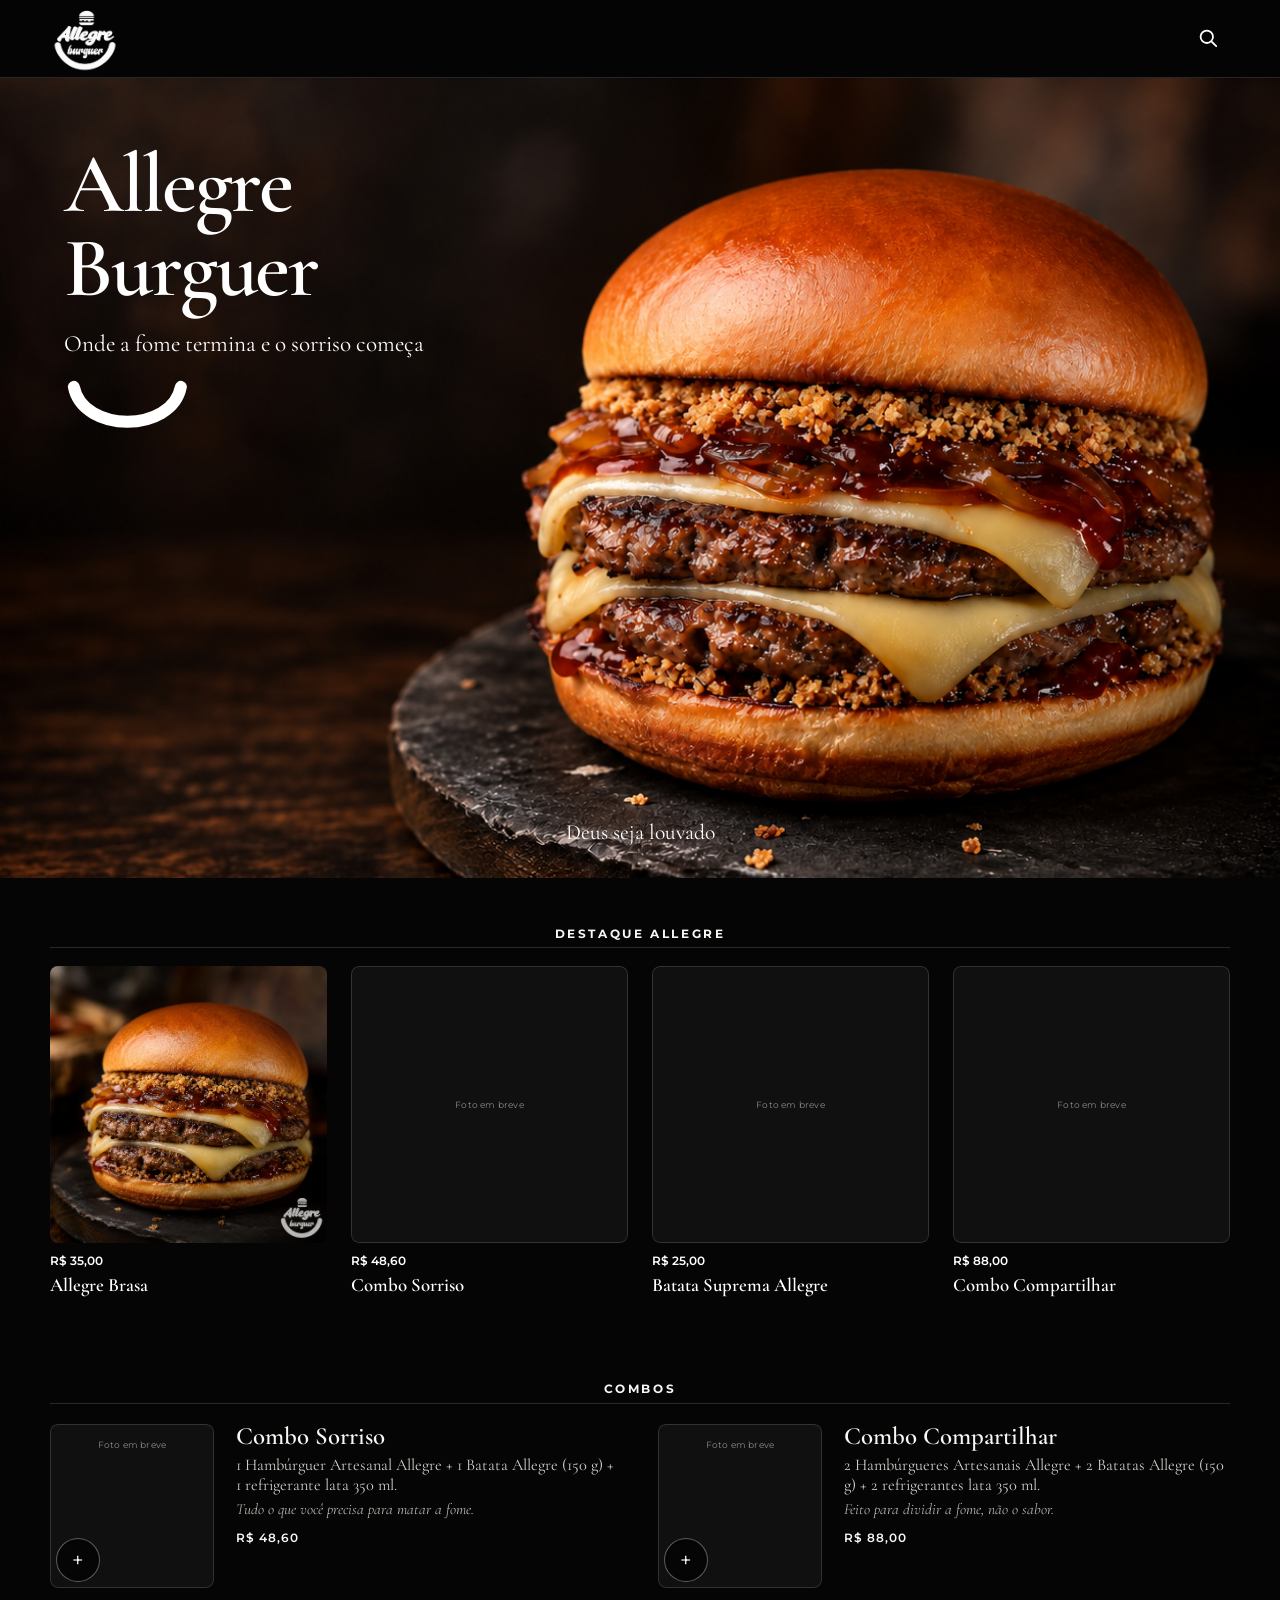
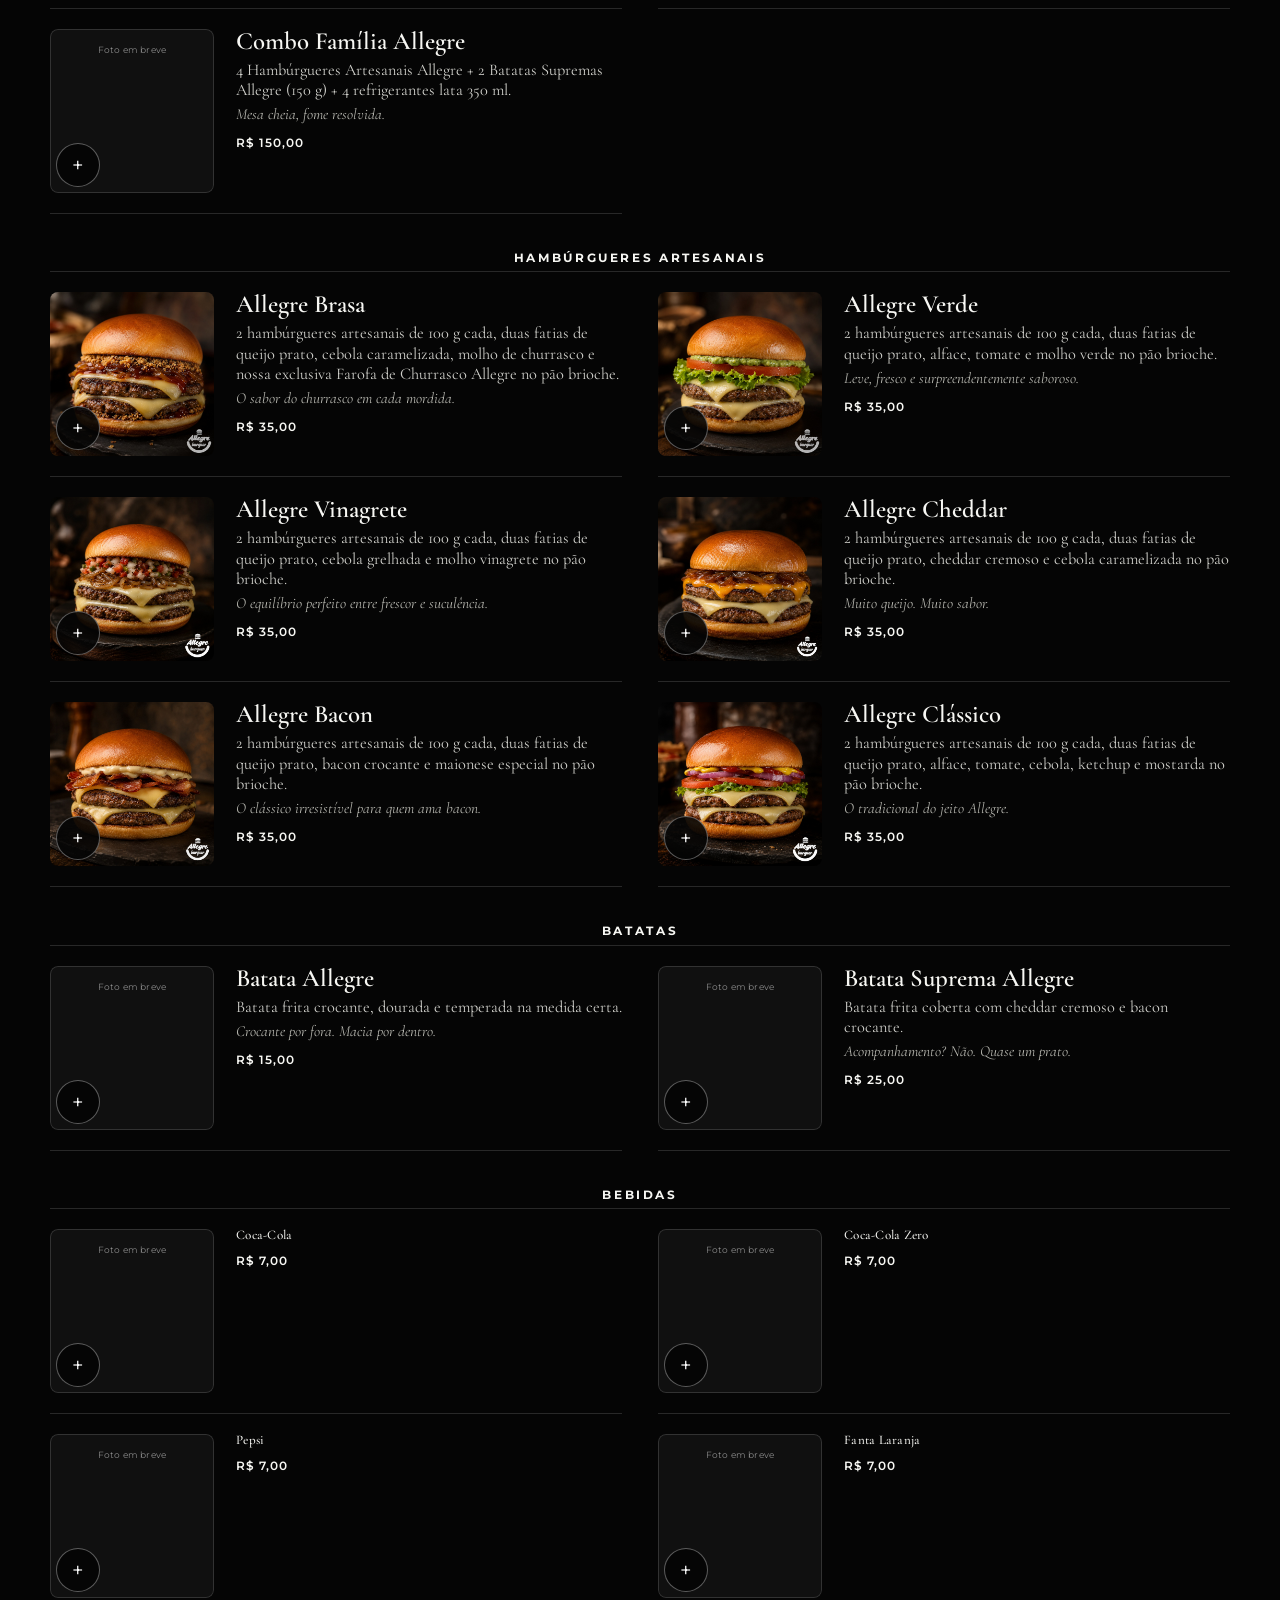
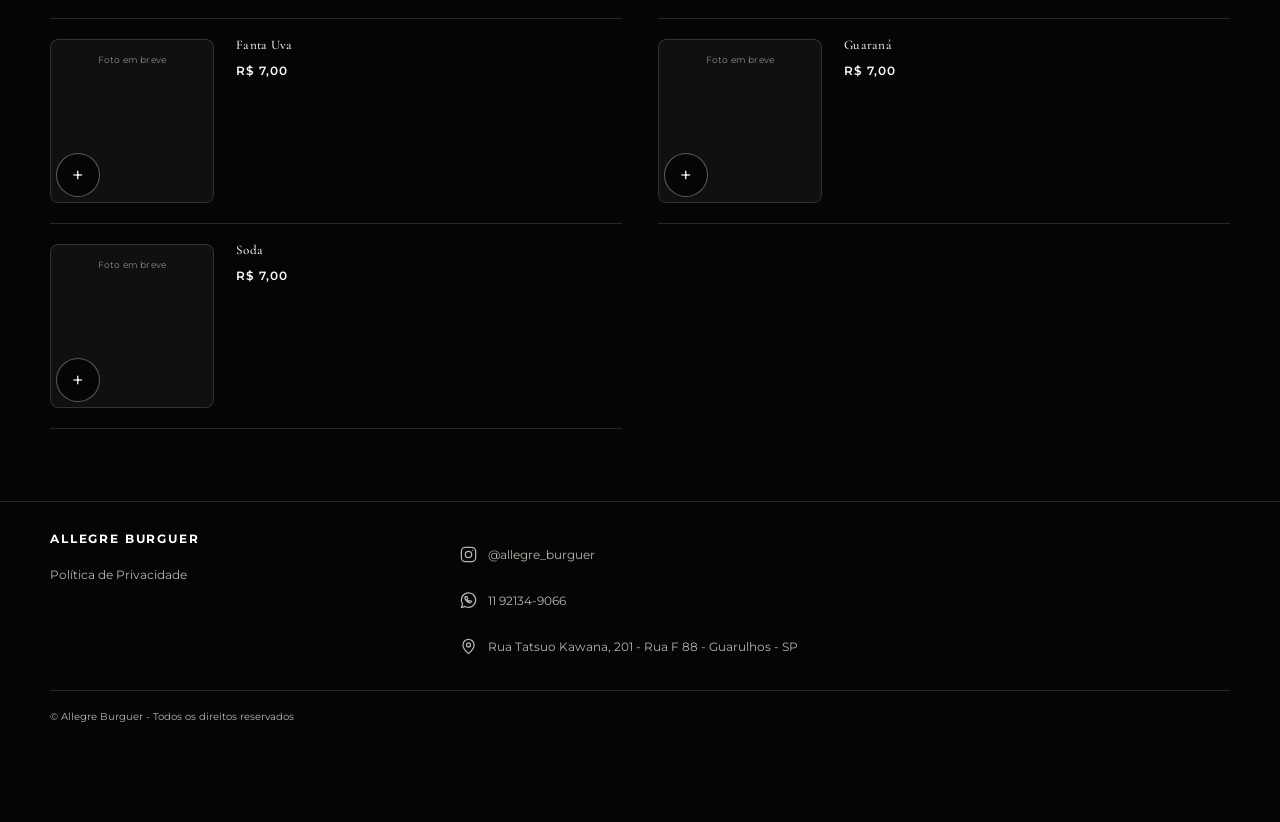
==== commit 8733a231: "Reposition hero tagline and blessing and enlarge title and smile" ====
--- a/index.html
+++ b/index.html
@@ -43,9 +43,10 @@
           <img src="assets/allegre-capa.png" alt="Allegre Brasa" width="1254" height="1254" fetchpriority="high" decoding="async" />
           <div class="masthead__copy">
             <h1>Allegre Burguer</h1>
-            <p>Deus seja louvado</p>
+            <p>Onde a fome termina e o sorriso começa</p>
             <svg class="masthead__smile" viewBox="0 0 180 80" aria-hidden="true"><path d="M14 14C27 80 153 80 166 14" fill="none" stroke="currentColor" stroke-width="17" stroke-linecap="round"/></svg>
           </div>
+          <figcaption class="masthead__blessing">Deus seja louvado</figcaption>
         </figure>
       </div>
     </section>
--- a/styles.css
+++ b/styles.css
@@ -115,9 +115,10 @@
 }
 .masthead__burger>img{width:100%;height:min(100vw,800px);object-fit:cover;object-position:center 55%}
 .masthead__copy{position:absolute;top:0;left:0;width:40%;padding:clamp(24px,5vw,72px) 0 20px clamp(20px,5vw,72px);color:#fff}
-.masthead__copy h1{margin:0;font-family:var(--serif);font-weight:600;font-size:clamp(2.15rem,5.5vw,4.8rem);line-height:1;letter-spacing:-.025em}
+.masthead__copy h1{margin:0;font-family:var(--serif);font-weight:600;font-size:clamp(2.58rem,6.6vw,5.76rem);line-height:1;letter-spacing:-.025em}
 .masthead__copy p{margin:18px 0 0;font-family:var(--serif);font-size:clamp(1rem,2vw,1.45rem);line-height:1.3}
-.masthead__smile{display:block;width:clamp(64px,9vw,130px);height:auto;margin-top:18px}
+.masthead__smile{display:block;width:clamp(70.4px,9.9vw,143px);height:auto;margin-top:18px}
+.masthead__blessing{position:absolute;left:0;right:0;bottom:clamp(16px,3vw,32px);margin:0;padding:0 16px;text-align:center;color:#fff;font-family:var(--serif);font-size:clamp(1rem,1.8vw,1.35rem);line-height:1.3}
 
 .search{width:min(430px,100%)}
 .search input{
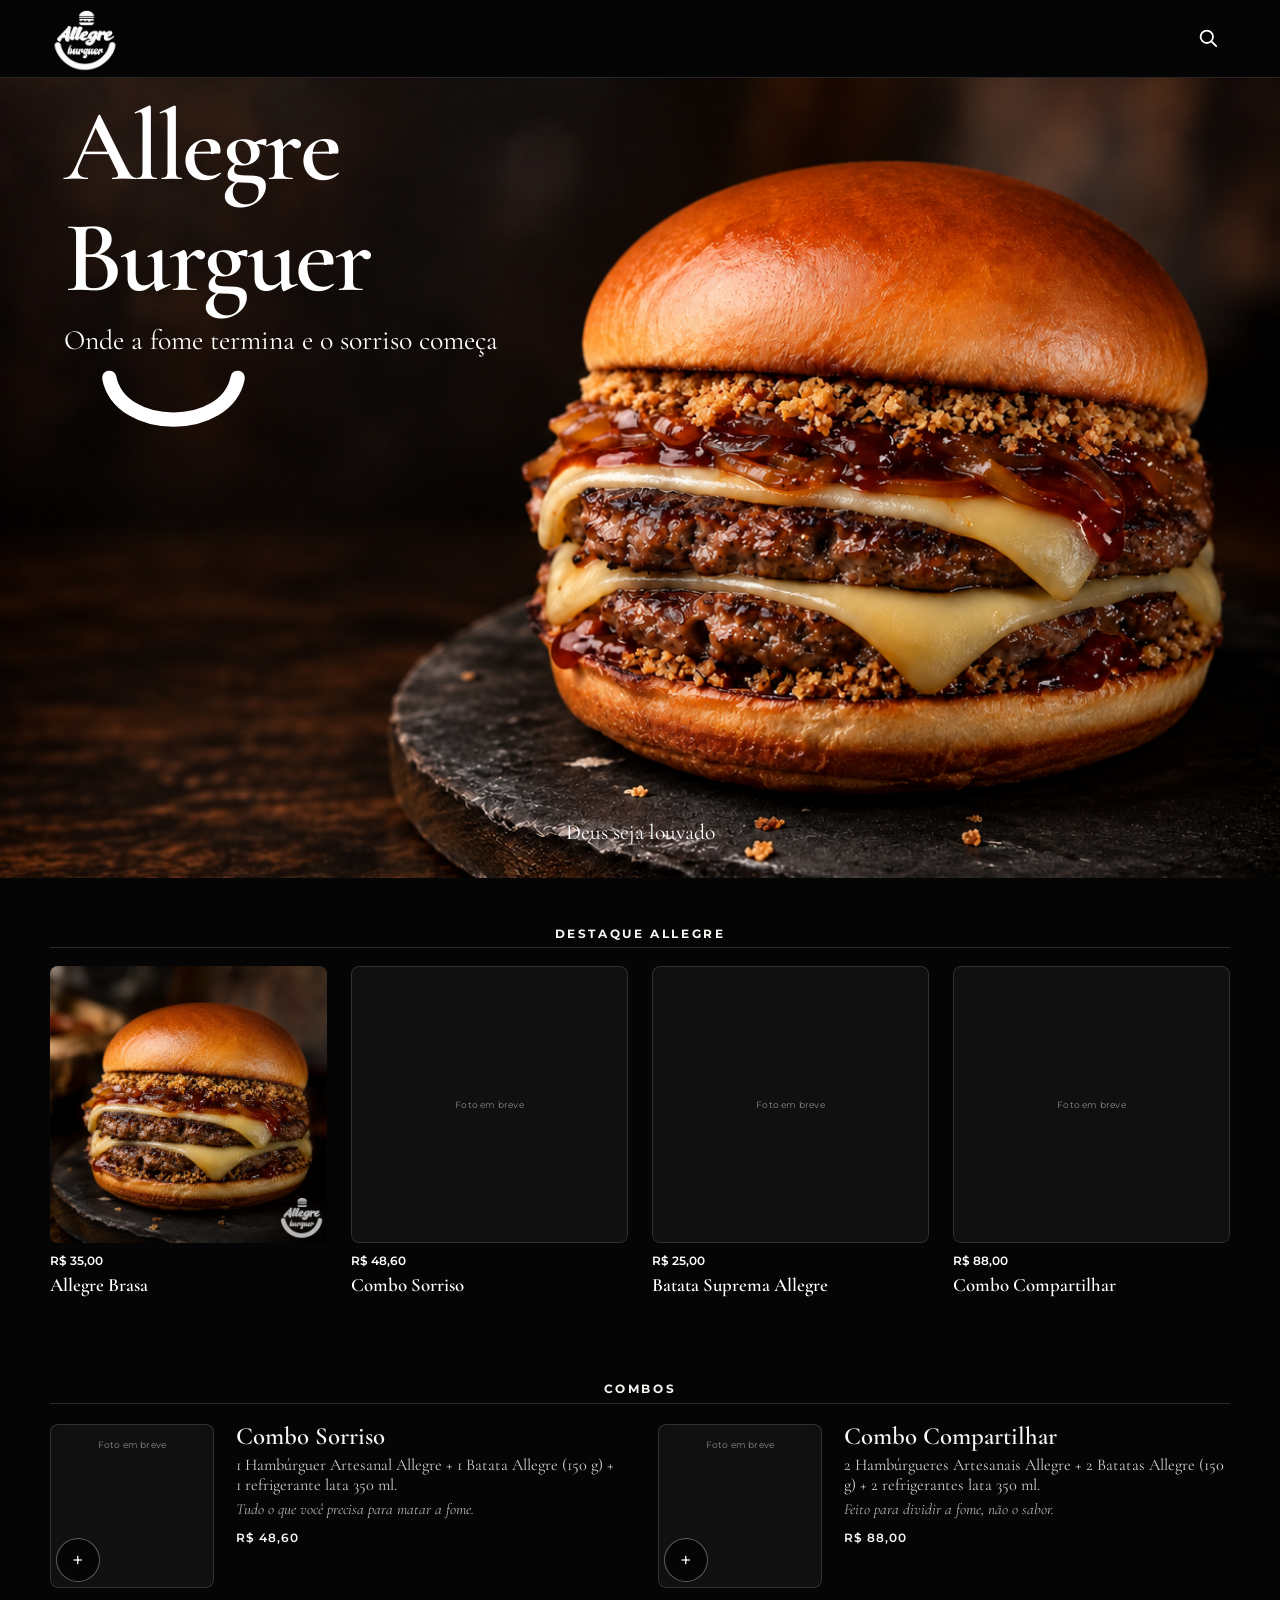
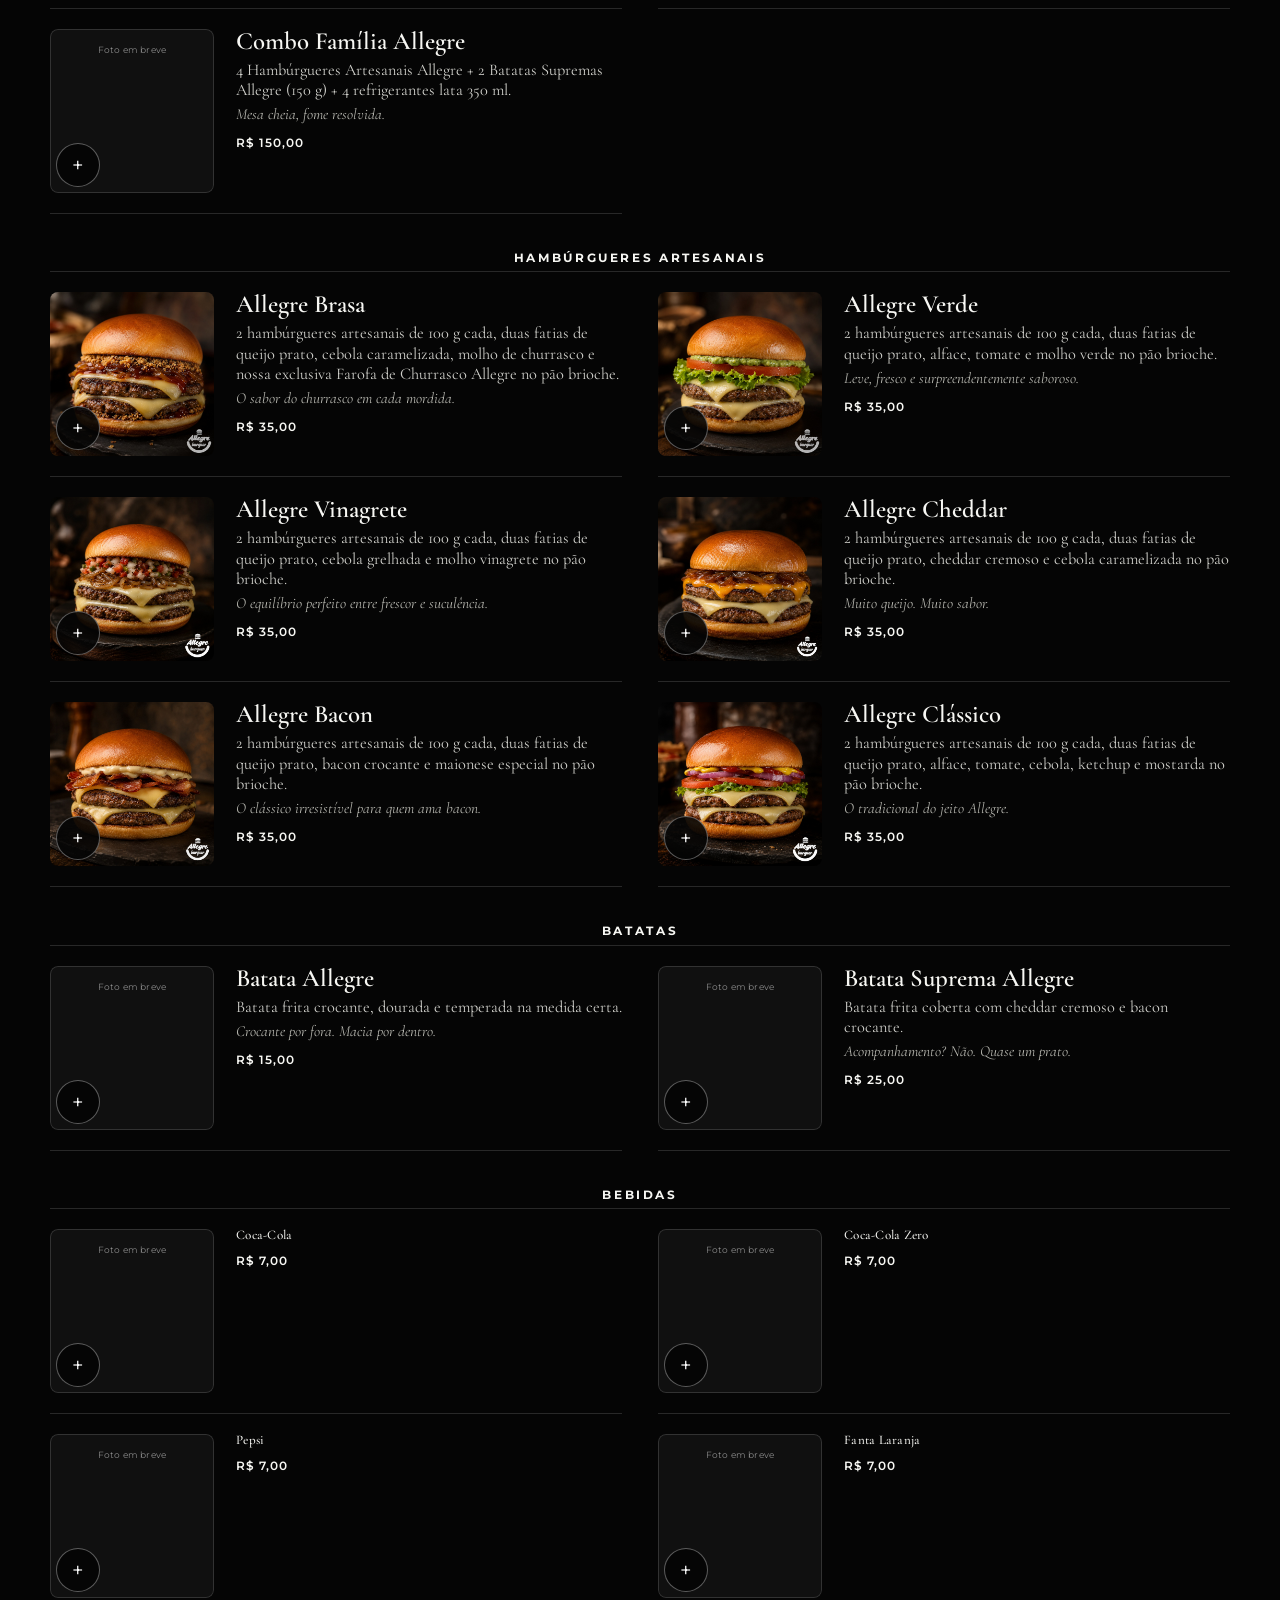
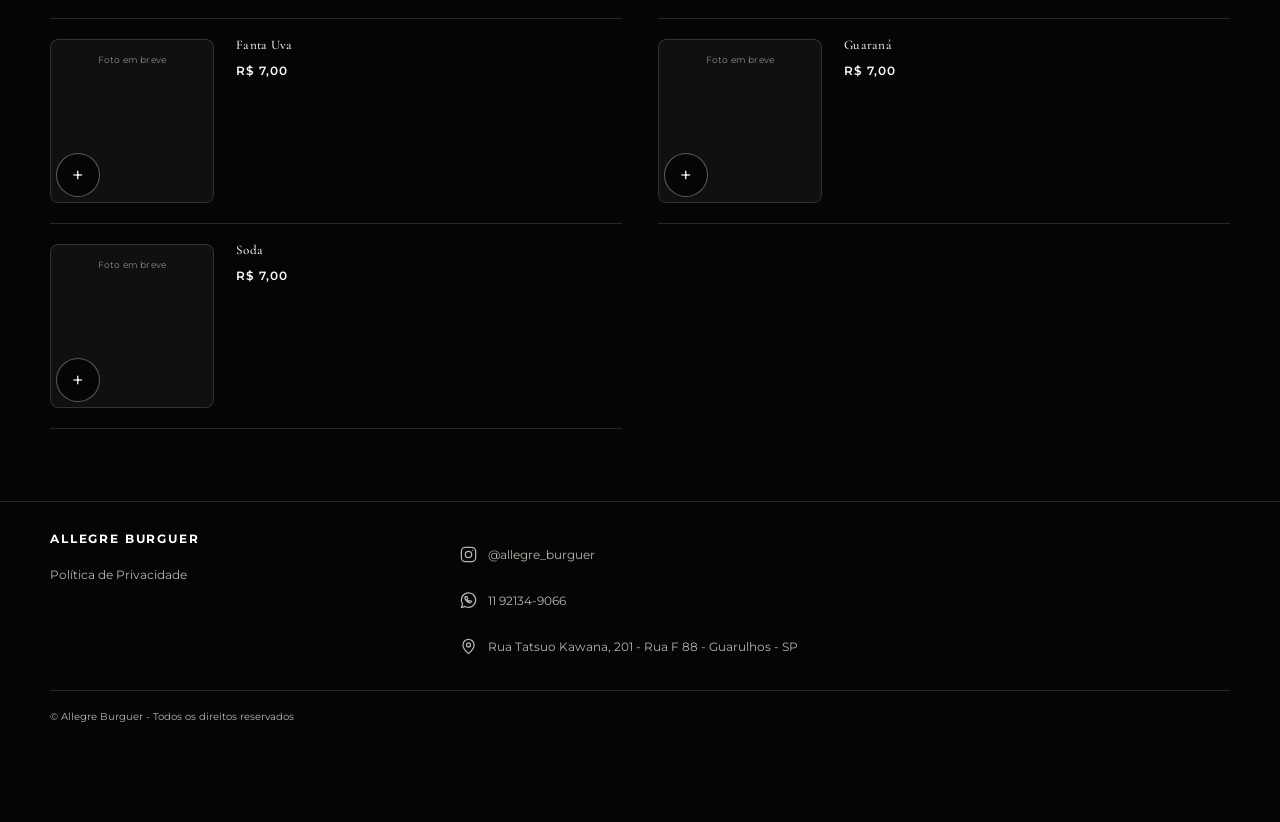
==== commit c248cd52: "Compact hero crop and align title slogan and smile" ====
--- a/index.html
+++ b/index.html
@@ -42,7 +42,7 @@
         <figure class="masthead__burger">
           <img src="assets/allegre-capa.png" alt="Allegre Brasa" width="1254" height="1254" fetchpriority="high" decoding="async" />
           <div class="masthead__copy">
-            <h1>Allegre Burguer</h1>
+            <h1><span>Allegre</span> <span>Burguer</span></h1>
             <p>Onde a fome termina e o sorriso começa</p>
             <svg class="masthead__smile" viewBox="0 0 180 80" aria-hidden="true"><path d="M14 14C27 80 153 80 166 14" fill="none" stroke="currentColor" stroke-width="17" stroke-linecap="round"/></svg>
           </div>
--- a/styles.css
+++ b/styles.css
@@ -113,11 +113,12 @@
 .masthead__burger{
   position:relative;margin:0 auto;max-width:1440px;overflow:hidden;
 }
-.masthead__burger>img{width:100%;height:min(100vw,800px);object-fit:cover;object-position:center 55%}
-.masthead__copy{position:absolute;top:0;left:0;width:40%;padding:clamp(24px,5vw,72px) 0 20px clamp(20px,5vw,72px);color:#fff}
-.masthead__copy h1{margin:0;font-family:var(--serif);font-weight:600;font-size:clamp(2.58rem,6.6vw,5.76rem);line-height:1;letter-spacing:-.025em}
-.masthead__copy p{margin:18px 0 0;font-family:var(--serif);font-size:clamp(1rem,2vw,1.45rem);line-height:1.3}
-.masthead__smile{display:block;width:clamp(70.4px,9.9vw,143px);height:auto;margin-top:18px}
+.masthead__burger>img{width:100%;height:min(100vw,960px);object-fit:cover;object-position:center 55%;margin-top:max(-12vw,-96px);margin-bottom:max(-8vw,-64px)}
+.masthead__copy{position:absolute;top:0;left:0;width:40%;padding:clamp(8px,1vw,14px) 0 20px clamp(20px,5vw,72px);color:#fff}
+.masthead__copy h1{margin:0;font-family:var(--serif);font-weight:600;font-size:clamp(3.096rem,7.92vw,6.912rem);line-height:1.1;letter-spacing:-.025em}
+.masthead__copy h1 span{display:block}
+.masthead__copy p{margin:8px 0 0;font-family:var(--serif);font-size:clamp(1.2rem,2.4vw,1.74rem);line-height:1.3}
+.masthead__smile{display:block;width:clamp(84.48px,11.88vw,171.6px);height:auto;margin-top:8px;transform:translateX(22%)}
 .masthead__blessing{position:absolute;left:0;right:0;bottom:clamp(16px,3vw,32px);margin:0;padding:0 16px;text-align:center;color:#fff;font-family:var(--serif);font-size:clamp(1rem,1.8vw,1.35rem);line-height:1.3}
 
 .search{width:min(430px,100%)}
@@ -343,8 +344,8 @@
   .header-logo{height:54px;width:auto}
   .cart-action--floating{right:14px;bottom:calc(14px + env(safe-area-inset-bottom,0px))}
   .search-panel{right:14px;width:calc(100% - 28px)}
-  .masthead__copy p{margin-top:14px}
-  .masthead__smile{margin-top:14px}
+  .masthead__copy p{margin-top:8px}
+  .masthead__smile{margin-top:8px}
   .spotlight{--card-gap:10px;grid-auto-columns:calc((100% - 3 * var(--card-gap)) / 3.15)}
   .product-row{gap:14px}
   .product-row h3{font-size:1.45rem}
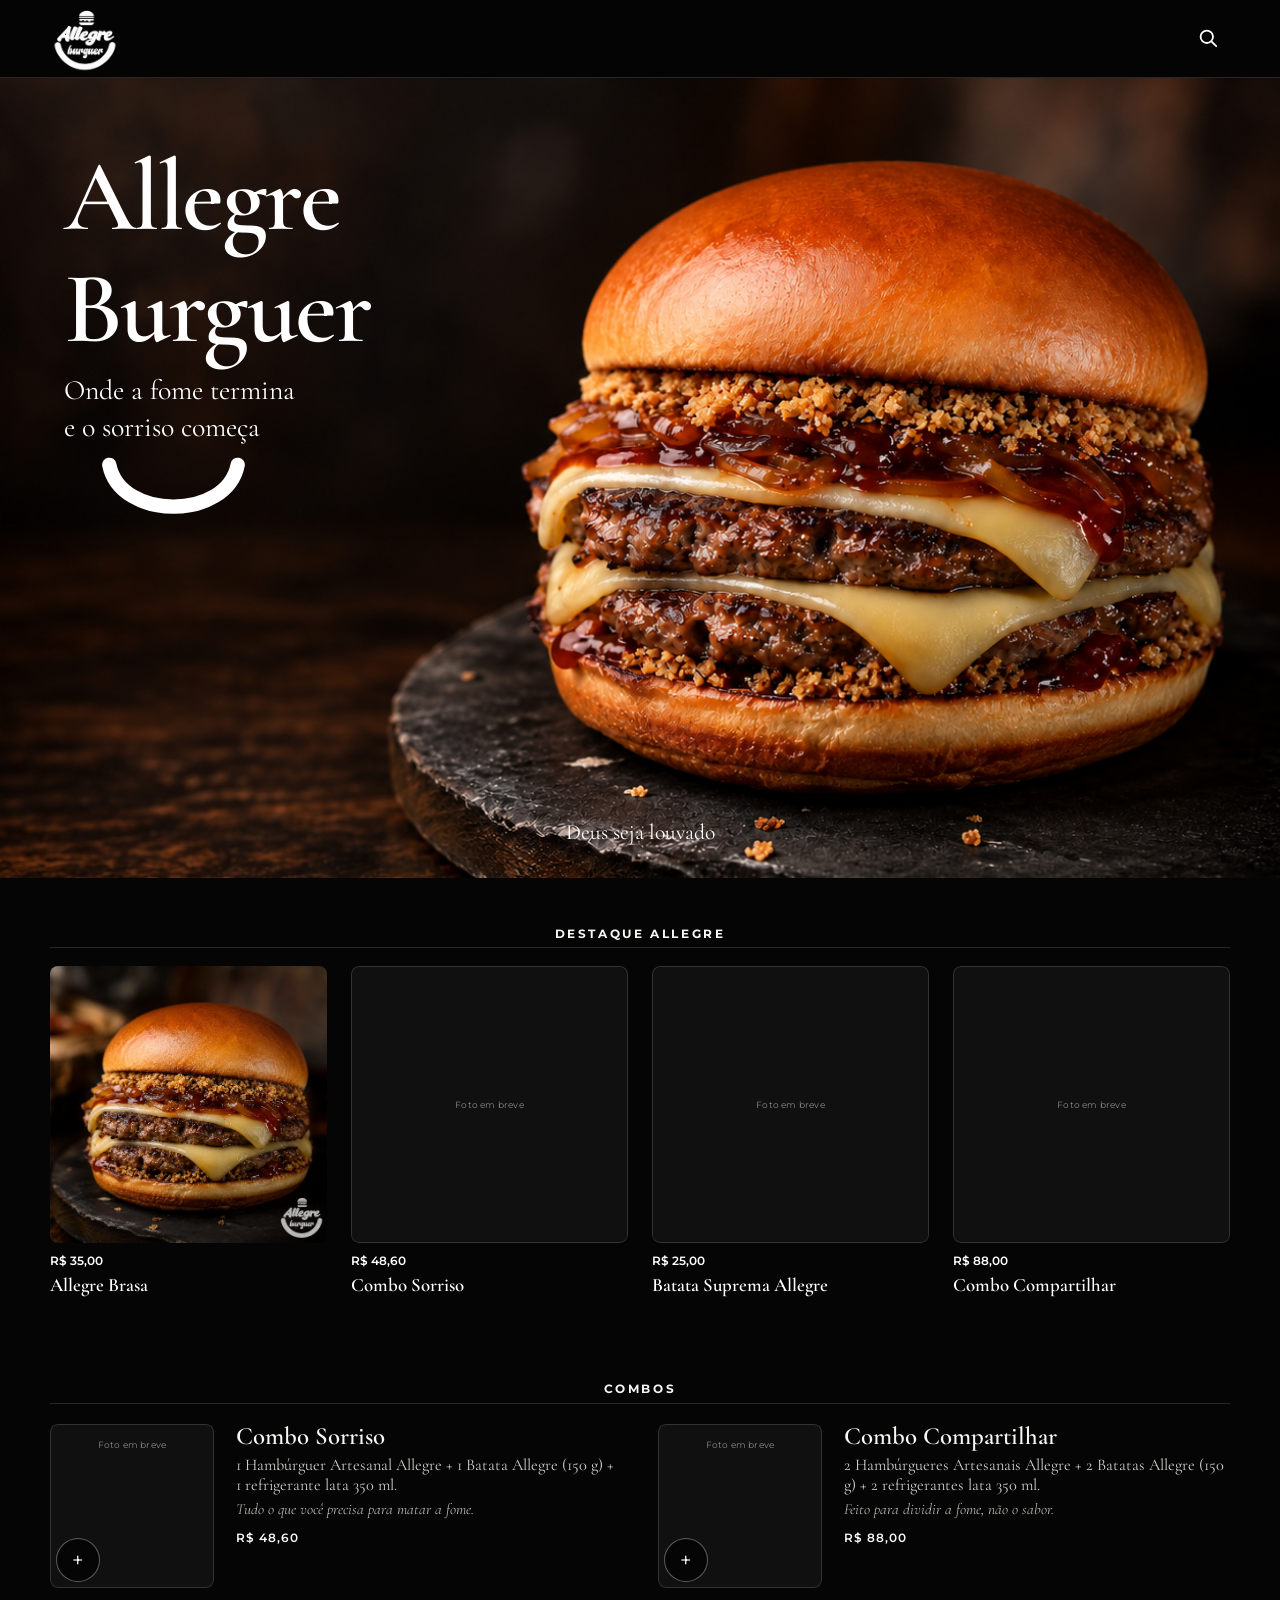
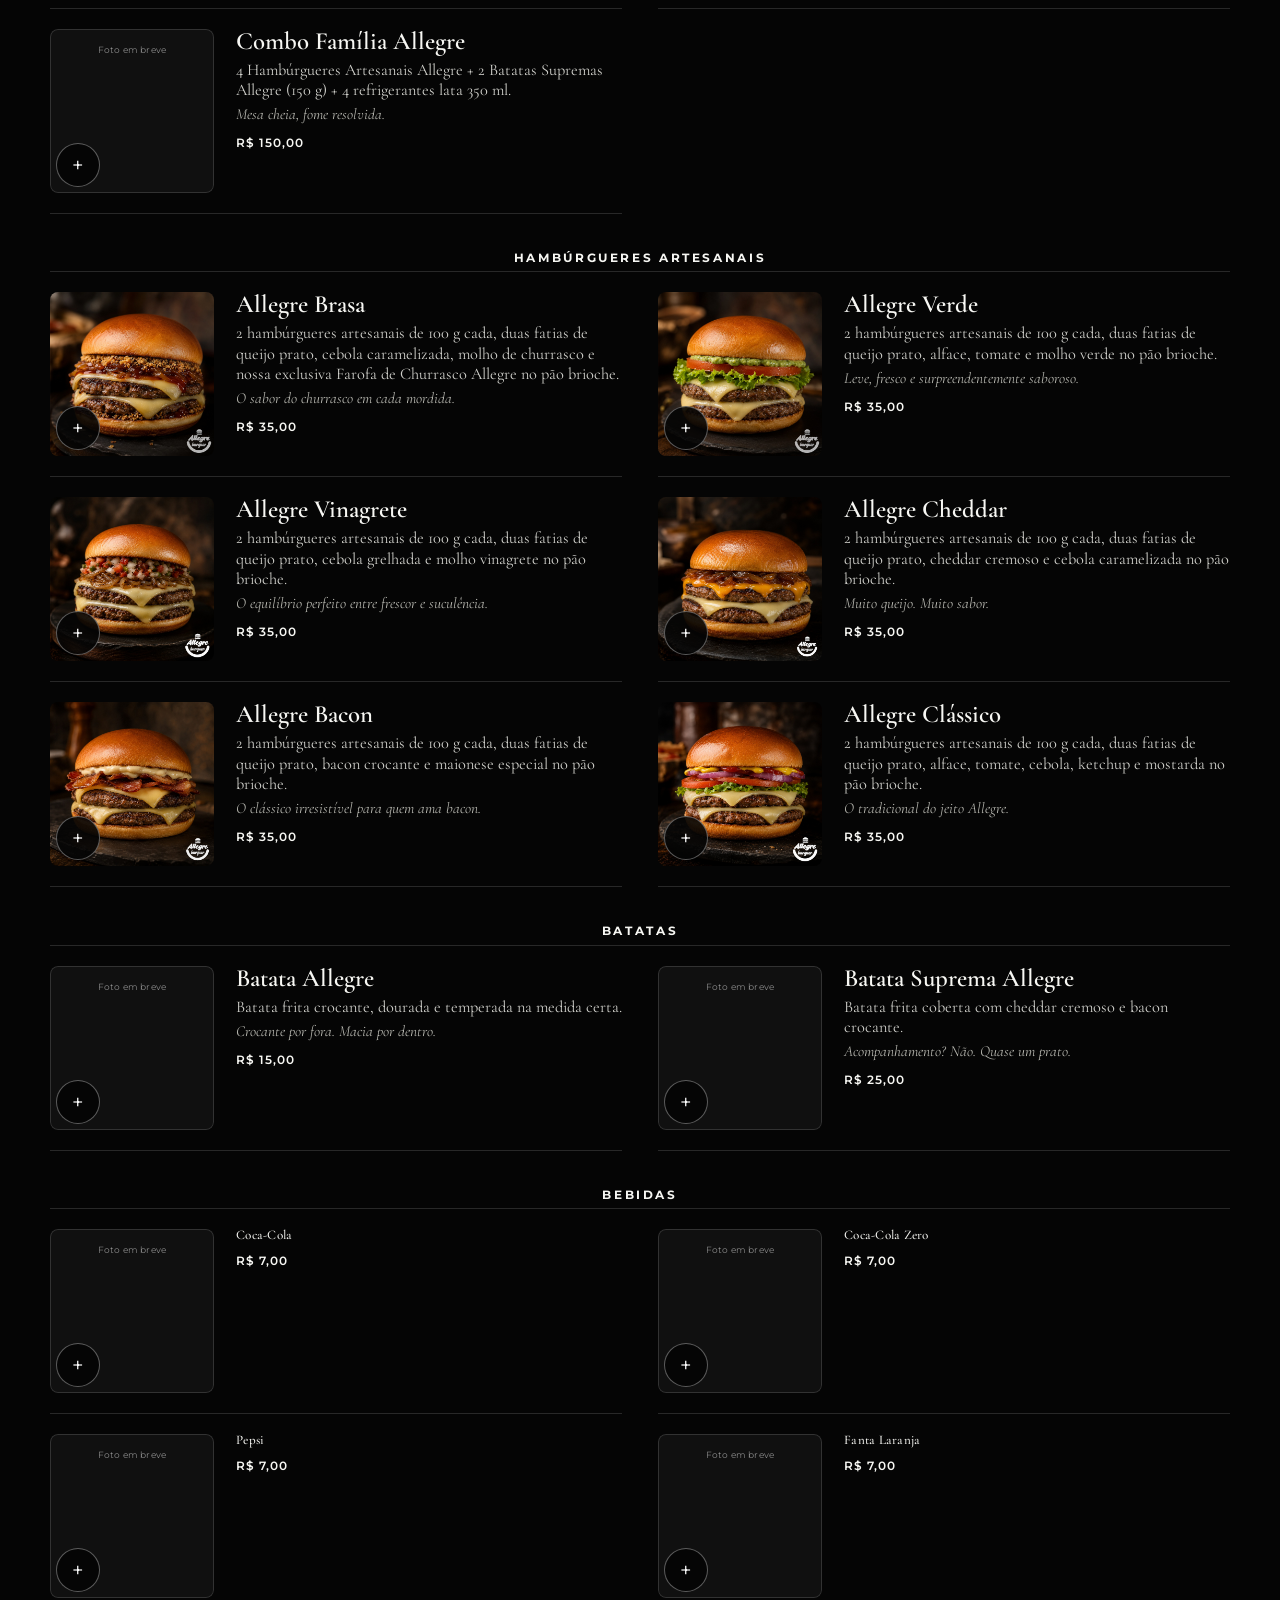
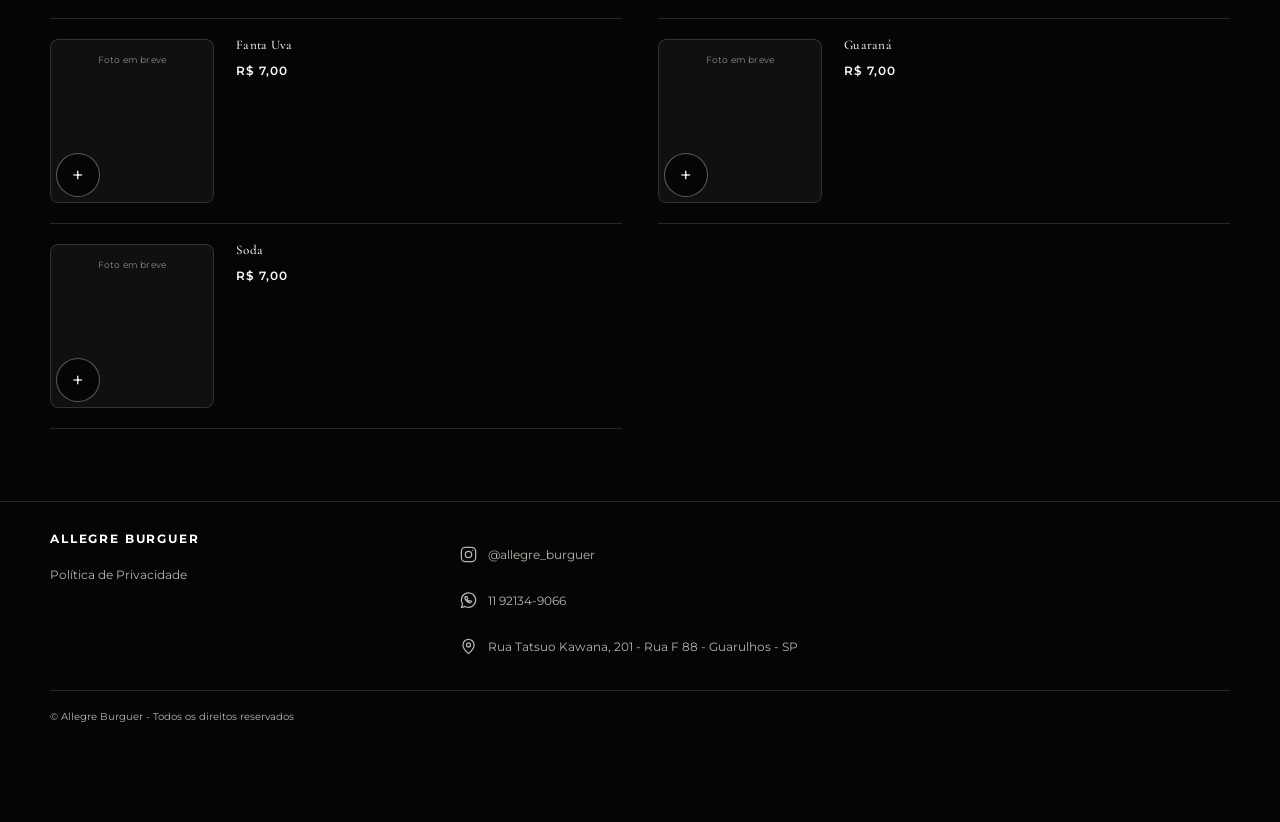
==== commit 19978196: "Align hero title with bun and keep slogan on two lines" ====
--- a/index.html
+++ b/index.html
@@ -43,7 +43,7 @@
           <img src="assets/allegre-capa.png" alt="Allegre Brasa" width="1254" height="1254" fetchpriority="high" decoding="async" />
           <div class="masthead__copy">
             <h1><span>Allegre</span> <span>Burguer</span></h1>
-            <p>Onde a fome termina e o sorriso começa</p>
+            <p><span>Onde a fome termina</span> <span>e o sorriso começa</span></p>
             <svg class="masthead__smile" viewBox="0 0 180 80" aria-hidden="true"><path d="M14 14C27 80 153 80 166 14" fill="none" stroke="currentColor" stroke-width="17" stroke-linecap="round"/></svg>
           </div>
           <figcaption class="masthead__blessing">Deus seja louvado</figcaption>
--- a/styles.css
+++ b/styles.css
@@ -111,13 +111,14 @@
 .masthead{padding:0;background:var(--bg)}
 .masthead__grid{width:100%}
 .masthead__burger{
-  position:relative;margin:0 auto;max-width:1440px;overflow:hidden;
+  position:relative;margin:0 auto;max-width:1440px;overflow:hidden;container-type:inline-size;
 }
 .masthead__burger>img{width:100%;height:min(100vw,960px);object-fit:cover;object-position:center 55%;margin-top:max(-12vw,-96px);margin-bottom:max(-8vw,-64px)}
-.masthead__copy{position:absolute;top:0;left:0;width:40%;padding:clamp(8px,1vw,14px) 0 20px clamp(20px,5vw,72px);color:#fff}
+.masthead__copy{position:absolute;top:max(24px,calc(min(55cqw,528px) - 27.3cqw - min(12cqw,96px) - clamp(10px,1.5cqw,20px)));left:0;width:40%;padding:0 0 20px clamp(20px,5vw,72px);color:#fff}
 .masthead__copy h1{margin:0;font-family:var(--serif);font-weight:600;font-size:clamp(3.096rem,7.92vw,6.912rem);line-height:1.1;letter-spacing:-.025em}
 .masthead__copy h1 span{display:block}
 .masthead__copy p{margin:8px 0 0;font-family:var(--serif);font-size:clamp(1.2rem,2.4vw,1.74rem);line-height:1.3}
+.masthead__copy p span{display:block;white-space:nowrap}
 .masthead__smile{display:block;width:clamp(84.48px,11.88vw,171.6px);height:auto;margin-top:8px;transform:translateX(22%)}
 .masthead__blessing{position:absolute;left:0;right:0;bottom:clamp(16px,3vw,32px);margin:0;padding:0 16px;text-align:center;color:#fff;font-family:var(--serif);font-size:clamp(1rem,1.8vw,1.35rem);line-height:1.3}
 
@@ -344,7 +345,7 @@
   .header-logo{height:54px;width:auto}
   .cart-action--floating{right:14px;bottom:calc(14px + env(safe-area-inset-bottom,0px))}
   .search-panel{right:14px;width:calc(100% - 28px)}
-  .masthead__copy p{margin-top:8px}
+  .masthead__copy p{margin-top:8px;font-size:clamp(.8rem,4vw,1.2rem)}
   .masthead__smile{margin-top:8px}
   .spotlight{--card-gap:10px;grid-auto-columns:calc((100% - 3 * var(--card-gap)) / 3.15)}
   .product-row{gap:14px}
